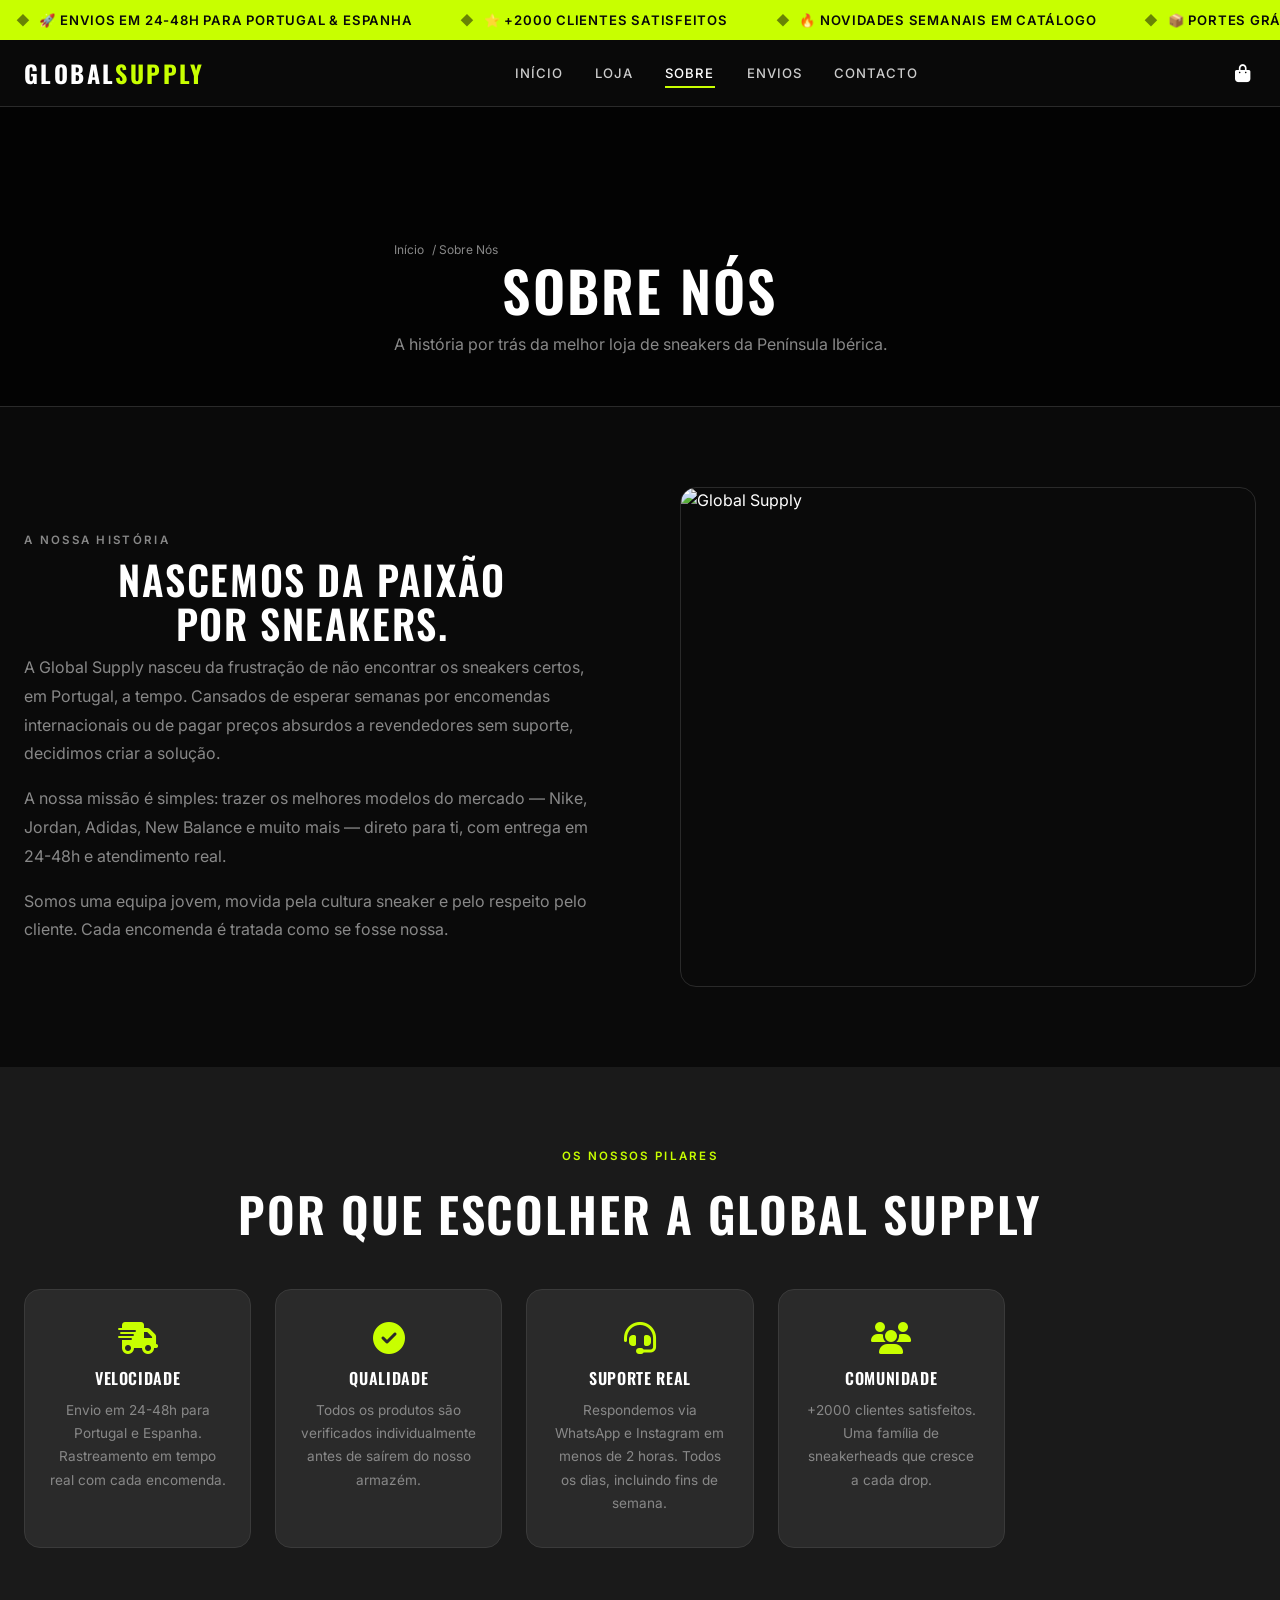
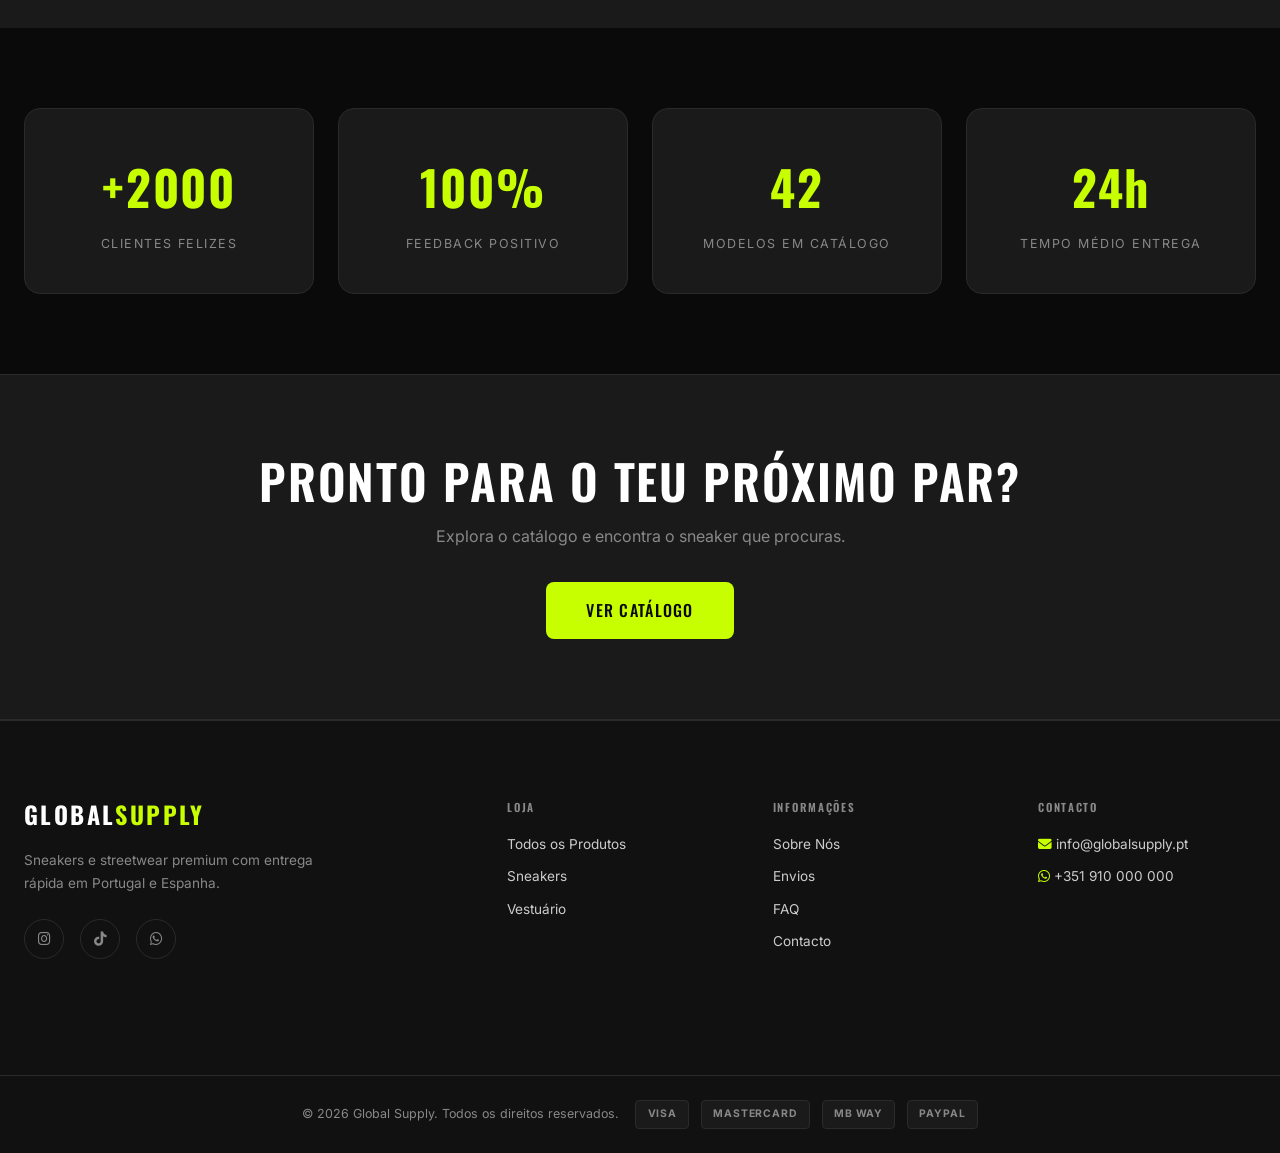
==== pages/about.html @ 7aad477e "Fix: replace broken Unsplash images with picsum.photos + remove duplicate CSS hero/trust block" ====
<!DOCTYPE html>
<html lang="pt">
<head>
  <meta charset="UTF-8">
  <meta name="viewport" content="width=device-width, initial-scale=1.0">
  <meta name="description" content="Sobre a Global Supply — a nossa história, valores e missão.">
  <title>Sobre Nós | Global Supply</title>
  <link rel="preconnect" href="https://fonts.googleapis.com">
  <link rel="preconnect" href="https://fonts.gstatic.com" crossorigin>
  <link href="https://fonts.googleapis.com/css2?family=Oswald:wght@400;500;600;700&family=Inter:wght@300;400;500;600;700&display=swap" rel="stylesheet">
  <link rel="stylesheet" href="https://cdnjs.cloudflare.com/ajax/libs/font-awesome/6.5.0/css/all.min.css">
  <link rel="stylesheet" href="../css/style.css">
</head>
<body>

<div class="announcement-bar">
  <div class="announcement-track">
    <span>🚀 Envios em 24-48h para Portugal &amp; Espanha</span>
    <span>⭐ +2000 clientes satisfeitos</span>
    <span>🔥 Novidades semanais em catálogo</span>
    <span>📦 Portes grátis em compras acima de €70</span>
    <span>🚀 Envios em 24-48h para Portugal &amp; Espanha</span>
    <span>⭐ +2000 clientes satisfeitos</span>
  </div>
</div>

<header class="header scrolled" id="header">
  <div class="header-inner container">
    <a href="../index.html" class="logo">GLOBAL<span>SUPPLY</span></a>
    <nav class="nav">
      <a href="../index.html">Início</a>
      <a href="shop.html">Loja</a>
      <a href="about.html" class="active">Sobre</a>
      <a href="shipping.html">Envios</a>
      <a href="contact.html">Contacto</a>
    </nav>
    <div class="header-actions">
      <button class="cart-btn" onclick="openCart()" aria-label="Carrinho">
        <i class="fas fa-shopping-bag"></i>
        <span class="cart-count"></span>
      </button>
      <button class="hamburger" onclick="toggleMobileNav()" aria-label="Menu">
        <span></span><span></span><span></span>
      </button>
    </div>
  </div>
</header>

<nav class="mobile-nav" id="mobile-nav">
  <div class="mobile-nav-header">
    <span class="logo">GLOBAL<em>SUPPLY</em></span>
    <button onclick="toggleMobileNav()" style="background:none;border:none;color:var(--white);font-size:1.5rem;cursor:pointer">✕</button>
  </div>
  <a href="../index.html" onclick="toggleMobileNav()">Início</a>
  <a href="shop.html" onclick="toggleMobileNav()">Loja</a>
  <a href="about.html" onclick="toggleMobileNav()">Sobre Nós</a>
  <a href="shipping.html" onclick="toggleMobileNav()">Envios &amp; Devoluções</a>
  <a href="faq.html" onclick="toggleMobileNav()">FAQ</a>
  <a href="contact.html" onclick="toggleMobileNav()">Contacto</a>
</nav>

<div class="page-hero" style="background-image:url('https://picsum.photos/seed/gspages/1920/400')">
  <div class="page-hero-overlay"></div>
  <div class="container page-hero-content">
    <p class="breadcrumb"><a href="../index.html">Início</a> / Sobre Nós</p>
    <h1>SOBRE NÓS</h1>
    <p>A história por trás da melhor loja de sneakers da Península Ibérica.</p>
  </div>
</div>

<!-- ABOUT CONTENT -->
<section class="section">
  <div class="container">
    <div class="about-grid">
      <div class="about-text">
        <p class="section-eyebrow">A nossa história</p>
        <h2 class="section-title" style="font-size:2.5rem">NASCEMOS DA PAIXÃO<br>POR SNEAKERS.</h2>
        <p>A Global Supply nasceu da frustração de não encontrar os sneakers certos, em Portugal, a tempo. Cansados de esperar semanas por encomendas internacionais ou de pagar preços absurdos a revendedores sem suporte, decidimos criar a solução.</p>
        <p style="margin-top:1rem">A nossa missão é simples: trazer os melhores modelos do mercado — Nike, Jordan, Adidas, New Balance e muito mais — direto para ti, com entrega em 24-48h e atendimento real.</p>
        <p style="margin-top:1rem">Somos uma equipa jovem, movida pela cultura sneaker e pelo respeito pelo cliente. Cada encomenda é tratada como se fosse nossa.</p>
      </div>
      <div class="about-image">
        <img src="https://picsum.photos/seed/gsabout/800/500" alt="Global Supply">
      </div>
    </div>
  </div>
</section>

<!-- VALUES -->
<section class="section section-dark">
  <div class="container">
    <div class="section-header centered">
      <p class="section-eyebrow">Os nossos pilares</p>
      <h2 class="section-title">POR QUE ESCOLHER A GLOBAL SUPPLY</h2>
    </div>
    <div class="values-grid">
      <div class="value-card">
        <i class="fas fa-shipping-fast"></i>
        <h3>Velocidade</h3>
        <p>Envio em 24-48h para Portugal e Espanha. Rastreamento em tempo real com cada encomenda.</p>
      </div>
      <div class="value-card">
        <i class="fas fa-check-circle"></i>
        <h3>Qualidade</h3>
        <p>Todos os produtos são verificados individualmente antes de saírem do nosso armazém.</p>
      </div>
      <div class="value-card">
        <i class="fas fa-headset"></i>
        <h3>Suporte Real</h3>
        <p>Respondemos via WhatsApp e Instagram em menos de 2 horas. Todos os dias, incluindo fins de semana.</p>
      </div>
      <div class="value-card">
        <i class="fas fa-users"></i>
        <h3>Comunidade</h3>
        <p>+2000 clientes satisfeitos. Uma família de sneakerheads que cresce a cada drop.</p>
      </div>
    </div>
  </div>
</section>

<!-- STATS -->
<section class="section">
  <div class="container">
    <div class="stats-row">
      <div class="stat-big">
        <span class="stat-big-num">+2000</span>
        <span class="stat-big-label">Clientes Felizes</span>
      </div>
      <div class="stat-big">
        <span class="stat-big-num">100%</span>
        <span class="stat-big-label">Feedback Positivo</span>
      </div>
      <div class="stat-big">
        <span class="stat-big-num">42</span>
        <span class="stat-big-label">Modelos em Catálogo</span>
      </div>
      <div class="stat-big">
        <span class="stat-big-num">24h</span>
        <span class="stat-big-label">Tempo Médio Entrega</span>
      </div>
    </div>
  </div>
</section>

<!-- CTA -->
<section class="cta-section">
  <div class="container cta-inner">
    <h2>PRONTO PARA O TEU PRÓXIMO PAR?</h2>
    <p>Explora o catálogo e encontra o sneaker que procuras.</p>
    <a href="shop.html" class="btn btn-primary btn-lg">Ver Catálogo</a>
  </div>
</section>

<footer class="footer">
  <div class="container footer-grid">
    <div class="footer-brand">
      <a href="../index.html" class="logo">GLOBAL<span>SUPPLY</span></a>
      <p>Sneakers e streetwear premium com entrega rápida em Portugal e Espanha.</p>
      <div class="social-links">
        <a href="https://instagram.com" target="_blank" rel="noopener" aria-label="Instagram"><i class="fab fa-instagram"></i></a>
        <a href="https://tiktok.com" target="_blank" rel="noopener" aria-label="TikTok"><i class="fab fa-tiktok"></i></a>
        <a href="https://wa.me/351910000000" target="_blank" rel="noopener" aria-label="WhatsApp"><i class="fab fa-whatsapp"></i></a>
      </div>
    </div>
    <div class="footer-col">
      <h4>Loja</h4>
      <a href="shop.html">Todos os Produtos</a>
      <a href="shop.html?cat=sneakers">Sneakers</a>
      <a href="shop.html?cat=clothing">Vestuário</a>
    </div>
    <div class="footer-col">
      <h4>Informações</h4>
      <a href="about.html">Sobre Nós</a>
      <a href="shipping.html">Envios</a>
      <a href="faq.html">FAQ</a>
      <a href="contact.html">Contacto</a>
    </div>
    <div class="footer-col">
      <h4>Contacto</h4>
      <p><i class="fas fa-envelope" style="color:var(--accent)"></i> info@globalsupply.pt</p>
      <p><i class="fab fa-whatsapp" style="color:var(--accent)"></i> +351 910 000 000</p>
    </div>
  </div>
  <div class="footer-bottom">
    <div class="container">
      <p>© 2026 Global Supply. Todos os direitos reservados.</p>
      <div class="payment-icons">
        <span>VISA</span><span>Mastercard</span><span>MB Way</span><span>PayPal</span>
      </div>
    </div>
  </div>
</footer>

<div class="cart-overlay" id="cart-overlay"></div>
<div class="cart-sidebar" id="cart-sidebar">
  <div class="cart-header">
    <h3>O Teu Carrinho</h3>
    <button onclick="closeCart()" class="cart-close">✕</button>
  </div>
  <div class="cart-items" id="cart-items"></div>
  <div class="cart-footer" id="cart-footer" style="display:none">
    <div class="cart-total"><span>Total</span><span id="cart-total-price">—</span></div>
    <a href="contact.html" class="btn btn-primary" style="width:100%;justify-content:center;margin-top:1rem">Finalizar via WhatsApp</a>
    <button onclick="cart.clear()" class="btn btn-dark" style="width:100%;justify-content:center;margin-top:.75rem">Limpar</button>
  </div>
</div>

<div class="size-modal-overlay" id="size-modal-overlay" onclick="if(event.target===this)closeSizeModal()">
  <div class="size-modal">
    <button class="size-modal-close" onclick="closeSizeModal()">✕</button>
    <div class="size-modal-product">
      <img id="modal-product-img" src="" alt="">
      <div>
        <div id="modal-product-brand" style="color:var(--accent);font-size:.8rem;font-weight:600;margin-bottom:.25rem"></div>
        <div id="modal-product-name" style="font-family:'Oswald',sans-serif;font-size:1.3rem;font-weight:700"></div>
      </div>
    </div>
    <div class="size-grid" id="modal-size-grid"></div>
    <div style="display:flex;gap:.75rem;margin-top:1.5rem">
      <button class="btn btn-primary" style="flex:1;justify-content:center" onclick="confirmAddToCart()">Adicionar</button>
      <button class="btn btn-dark" onclick="closeSizeModal()">Cancelar</button>
    </div>
  </div>
</div>

<button class="scroll-top" id="scroll-top" aria-label="Topo">↑</button>
<div class="toast" id="toast"></div>

<script src="../js/main.js"></script>
</body>
</html>
---- css/style.css ----
/* ============================================
   GLOBAL SUPPLY — stylesheet
   Tema: Dark & Bold
   ============================================ */

/* ---------- Reset & Variables ---------- */
*, *::before, *::after { box-sizing: border-box; margin: 0; padding: 0; }

:root {
  --black:       #0A0A0A;
  --black-soft:  #111111;
  --gray-dark:   #1A1A1A;
  --gray-mid:    #2A2A2A;
  --gray-light:  #3A3A3A;
  --text-muted:  #888888;
  --text-light:  #CCCCCC;
  --white:       #FFFFFF;
  --accent:      #C8FF00;
  --accent-dark: #A0CC00;
  --red:         #FF3B30;

  --font-heading: 'Oswald', sans-serif;
  --font-body:    'Inter', sans-serif;

  --radius:    8px;
  --radius-lg: 16px;
  --shadow:    0 4px 20px rgba(0,0,0,0.4);
  --transition: 0.25s ease;
}

html { scroll-behavior: smooth; font-size: 16px; }

body {
  background: var(--black);
  color: var(--white);
  font-family: var(--font-body);
  line-height: 1.6;
  overflow-x: hidden;
}

a { color: inherit; text-decoration: none; }
img { max-width: 100%; display: block; }
button { cursor: pointer; border: none; outline: none; font-family: var(--font-body); }
ul { list-style: none; }

/* ---------- Typography ---------- */
h1, h2, h3, h4, h5 {
  font-family: var(--font-heading);
  font-weight: 600;
  letter-spacing: 0.04em;
  text-transform: uppercase;
  line-height: 1.1;
}
h1 { font-size: clamp(2.5rem, 6vw, 5rem); }
h2 { font-size: clamp(1.8rem, 4vw, 3rem); }
h3 { font-size: clamp(1.2rem, 2.5vw, 1.8rem); }

.section-title {
  text-align: center;
  margin-bottom: 0.5rem;
}
.section-subtitle {
  text-align: center;
  color: var(--text-muted);
  font-size: 0.95rem;
  margin-bottom: 3rem;
}

/* ---------- Utilities ---------- */
.container { max-width: 1280px; margin: 0 auto; padding: 0 1.5rem; }
.section    { padding: 5rem 0; }
.accent     { color: var(--accent); }
.badge {
  display: inline-block;
  font-size: 0.65rem;
  font-weight: 700;
  letter-spacing: 0.1em;
  text-transform: uppercase;
  padding: 0.2rem 0.6rem;
  border-radius: 4px;
  line-height: 1.6;
}
.badge-new    { background: var(--accent); color: var(--black); }
.badge-sold   { background: var(--gray-mid); color: var(--text-muted); }
.badge-hot    { background: var(--red); color: var(--white); }
.badge-limited { background: #FF9500; color: var(--black); }

/* ---------- Buttons ---------- */
.btn {
  display: inline-flex;
  align-items: center;
  justify-content: center;
  gap: 0.5rem;
  padding: 0.85rem 2rem;
  font-family: var(--font-heading);
  font-size: 0.95rem;
  font-weight: 500;
  letter-spacing: 0.08em;
  text-transform: uppercase;
  border-radius: var(--radius);
  transition: var(--transition);
}
.btn-primary {
  background: var(--accent);
  color: var(--black);
}
.btn-primary:hover { background: var(--accent-dark); transform: translateY(-2px); }

.btn-outline {
  background: transparent;
  color: var(--white);
  border: 2px solid var(--white);
}
.btn-outline:hover { background: var(--white); color: var(--black); }

.btn-dark {
  background: var(--gray-dark);
  color: var(--white);
}
.btn-dark:hover { background: var(--gray-mid); }

.btn-full { width: 100%; }

/* ---------- Announcement Bar ---------- */
.announcement-bar {
  background: var(--accent);
  color: var(--black);
  text-align: center;
  padding: 0.6rem 1rem;
  font-size: 0.82rem;
  font-weight: 600;
  letter-spacing: 0.06em;
  text-transform: uppercase;
}
.announcement-bar a { color: var(--black); text-decoration: underline; }

/* ---------- Header / Nav ---------- */
.header {
  position: sticky;
  top: 0;
  z-index: 1000;
  background: rgba(10, 10, 10, 0.95);
  backdrop-filter: blur(12px);
  border-bottom: 1px solid var(--gray-mid);
}
.header-inner {
  display: flex;
  align-items: center;
  justify-content: space-between;
  padding: 1rem 1.5rem;
  max-width: 1280px;
  margin: 0 auto;
}

/* Logo */
.logo {
  display: flex;
  flex-direction: column;
  line-height: 1;
}
.logo-main {
  font-family: var(--font-heading);
  font-size: 1.5rem;
  font-weight: 700;
  letter-spacing: 0.1em;
  text-transform: uppercase;
  color: var(--white);
}
.logo-main span { color: var(--accent); }
.logo-sub {
  font-size: 0.55rem;
  letter-spacing: 0.3em;
  color: var(--text-muted);
  text-transform: uppercase;
}

/* Nav */
.nav { display: flex; align-items: center; gap: 2rem; }
.nav a {
  font-size: 0.82rem;
  font-weight: 500;
  letter-spacing: 0.08em;
  text-transform: uppercase;
  color: var(--text-light);
  transition: color var(--transition);
  position: relative;
}
.nav a::after {
  content: '';
  position: absolute;
  bottom: -4px; left: 0;
  width: 0; height: 2px;
  background: var(--accent);
  transition: width var(--transition);
}
.nav a:hover, .nav a.active { color: var(--white); }
.nav a:hover::after, .nav a.active::after { width: 100%; }

/* Header Actions */
.header-actions { display: flex; align-items: center; gap: 1rem; }
.header-actions button {
  background: none;
  color: var(--white);
  font-size: 1.1rem;
  padding: 0.4rem;
  transition: color var(--transition);
}
.header-actions button:hover { color: var(--accent); }

.cart-btn { position: relative; }
.cart-count {
  position: absolute;
  top: -4px; right: -6px;
  background: var(--accent);
  color: var(--black);
  font-size: 0.6rem;
  font-weight: 700;
  width: 16px; height: 16px;
  border-radius: 50%;
  display: flex; align-items: center; justify-content: center;
  display: none;
}
.cart-count.visible { display: flex; }

/* Hamburger */
.hamburger {
  display: none;
  flex-direction: column;
  gap: 5px;
  background: none;
  padding: 4px;
}
.hamburger span {
  display: block;
  width: 24px; height: 2px;
  background: var(--white);
  transition: var(--transition);
}

/* Mobile menu */
.mobile-nav {
  display: none;
  position: fixed;
  inset: 0;
  background: var(--black);
  z-index: 999;
  flex-direction: column;
  align-items: center;
  justify-content: center;
  gap: 2rem;
}
.mobile-nav.open { display: flex; }
.mobile-nav a {
  font-family: var(--font-heading);
  font-size: 2rem;
  letter-spacing: 0.1em;
  text-transform: uppercase;
  color: var(--white);
  transition: color var(--transition);
}
.mobile-nav a:hover { color: var(--accent); }
.mobile-nav-close {
  position: absolute;
  top: 1.5rem; right: 1.5rem;
  background: none;
  color: var(--white);
  font-size: 1.5rem;
}

/* ---------- Cart Sidebar ---------- */
.cart-overlay {
  position: fixed;
  inset: 0;
  background: rgba(0,0,0,0.7);
  z-index: 1100;
  opacity: 0;
  pointer-events: none;
  transition: opacity var(--transition);
}
.cart-overlay.open { opacity: 1; pointer-events: all; }

.cart-sidebar {
  position: fixed;
  top: 0; right: -420px;
  width: 420px;
  max-width: 100vw;
  height: 100vh;
  background: var(--black-soft);
  z-index: 1101;
  display: flex;
  flex-direction: column;
  transition: right 0.35s ease;
  border-left: 1px solid var(--gray-mid);
}
.cart-sidebar.open { right: 0; }

.cart-header {
  display: flex;
  align-items: center;
  justify-content: space-between;
  padding: 1.5rem;
  border-bottom: 1px solid var(--gray-mid);
}
.cart-header h3 { font-size: 1.1rem; }
.cart-close {
  background: none;
  color: var(--white);
  font-size: 1.2rem;
}

.cart-items { flex: 1; overflow-y: auto; padding: 1rem 1.5rem; }
.cart-empty {
  text-align: center;
  padding: 3rem 0;
  color: var(--text-muted);
}
.cart-item {
  display: flex;
  gap: 1rem;
  padding: 1rem 0;
  border-bottom: 1px solid var(--gray-mid);
}
.cart-item img { width: 70px; height: 70px; object-fit: cover; border-radius: var(--radius); }
.cart-item-info { flex: 1; }
.cart-item-name { font-size: 0.85rem; font-weight: 600; margin-bottom: 0.25rem; }
.cart-item-size { font-size: 0.75rem; color: var(--text-muted); margin-bottom: 0.5rem; }
.cart-item-price { font-size: 0.9rem; font-weight: 700; color: var(--accent); }
.cart-item-remove {
  background: none;
  color: var(--text-muted);
  font-size: 0.8rem;
  margin-top: 0.5rem;
  transition: color var(--transition);
}
.cart-item-remove:hover { color: var(--red); }

.cart-footer {
  padding: 1.5rem;
  border-top: 1px solid var(--gray-mid);
}
.cart-total {
  display: flex;
  justify-content: space-between;
  align-items: center;
  margin-bottom: 1rem;
  font-size: 1rem;
  font-weight: 700;
}
.cart-total-price { color: var(--accent); font-size: 1.2rem; }
.cart-note {
  font-size: 0.75rem;
  color: var(--text-muted);
  text-align: center;
  margin-top: 0.75rem;
}



/* ---------- Product Grid ---------- */
.products-grid {
  display: grid;
  grid-template-columns: repeat(auto-fill, minmax(250px, 1fr));
  gap: 1.5rem;
}

.product-card {
  background: var(--gray-dark);
  border-radius: var(--radius-lg);
  overflow: hidden;
  transition: transform var(--transition), box-shadow var(--transition);
  border: 1px solid transparent;
}
.product-card:hover {
  transform: translateY(-6px);
  box-shadow: var(--shadow);
  border-color: var(--gray-mid);
}

.product-card-img {
  position: relative;
  aspect-ratio: 1;
  overflow: hidden;
  background: var(--gray-mid);
}
.product-card-img img {
  width: 100%; height: 100%;
  object-fit: cover;
  transition: transform 0.4s ease;
}
.product-card:hover .product-card-img img { transform: scale(1.05); }

.product-card-badge {
  position: absolute;
  top: 0.75rem; left: 0.75rem;
  z-index: 1;
}
.product-card-actions {
  position: absolute;
  bottom: 0; left: 0; right: 0;
  background: linear-gradient(transparent, rgba(0,0,0,0.8));
  padding: 1rem 0.75rem 0.75rem;
  transform: translateY(100%);
  transition: transform var(--transition);
  display: flex;
  gap: 0.5rem;
}
.product-card:hover .product-card-actions { transform: translateY(0); }
.product-card-actions button {
  flex: 1;
  padding: 0.5rem;
  font-size: 0.7rem;
  font-weight: 700;
  letter-spacing: 0.05em;
  text-transform: uppercase;
  border-radius: 6px;
}

.product-card-info { padding: 1rem; }
.product-card-brand {
  font-size: 0.65rem;
  text-transform: uppercase;
  letter-spacing: 0.12em;
  color: var(--accent);
  margin-bottom: 0.25rem;
}
.product-card-name {
  font-family: var(--font-heading);
  font-size: 0.9rem;
  letter-spacing: 0.04em;
  text-transform: uppercase;
  margin-bottom: 0.5rem;
  line-height: 1.3;
}
.product-card-sizes {
  display: flex;
  flex-wrap: wrap;
  gap: 0.3rem;
  margin-bottom: 0.75rem;
}
.size-dot {
  font-size: 0.6rem;
  color: var(--text-muted);
  background: var(--gray-mid);
  padding: 0.15rem 0.4rem;
  border-radius: 4px;
}
.product-card-footer {
  display: flex;
  align-items: center;
  justify-content: space-between;
}
.product-price {
  font-family: var(--font-heading);
  font-size: 1.1rem;
  color: var(--accent);
}
.product-price-tbd {
  font-size: 0.75rem;
  color: var(--text-muted);
  font-style: italic;
}

/* ---------- Category Banner ---------- */
.category-split {
  display: grid;
  grid-template-columns: 1fr 1fr;
  gap: 1.5rem;
}
.category-card {
  position: relative;
  aspect-ratio: 4/3;
  border-radius: var(--radius-lg);
  overflow: hidden;
}
.category-card img {
  width: 100%; height: 100%;
  object-fit: cover;
  transition: transform 0.5s ease;
  filter: brightness(0.5);
}
.category-card:hover img { transform: scale(1.05); filter: brightness(0.4); }
.category-card-content {
  position: absolute;
  bottom: 2rem; left: 2rem;
  z-index: 1;
}
.category-card-content h3 { margin-bottom: 0.75rem; font-size: 2rem; }

/* ---------- Brands Marquee ---------- */
.brands-section {
  padding: 2.5rem 0;
  background: var(--gray-dark);
  border-top: 1px solid var(--gray-mid);
  border-bottom: 1px solid var(--gray-mid);
  overflow: hidden;
}
.brands-track {
  display: flex;
  gap: 3rem;
  animation: marquee 20s linear infinite;
  white-space: nowrap;
}
.brand-name {
  font-family: var(--font-heading);
  font-size: 1.1rem;
  letter-spacing: 0.15em;
  color: var(--text-muted);
  text-transform: uppercase;
  transition: color var(--transition);
  flex-shrink: 0;
}
.brand-name:hover { color: var(--accent); }
.brand-sep { color: var(--gray-light); font-size: 1rem; flex-shrink: 0; }
@keyframes marquee {
  from { transform: translateX(0); }
  to   { transform: translateX(-50%); }
}

/* ---------- Reviews ---------- */
.reviews-grid {
  display: grid;
  grid-template-columns: repeat(auto-fill, minmax(300px, 1fr));
  gap: 1.5rem;
}
.review-card {
  background: var(--gray-dark);
  border-radius: var(--radius-lg);
  padding: 1.75rem;
  border: 1px solid var(--gray-mid);
  transition: border-color var(--transition);
}
.review-card:hover { border-color: var(--accent); }
.review-stars { color: var(--accent); font-size: 0.9rem; margin-bottom: 0.75rem; }
.review-text {
  font-size: 0.92rem;
  color: var(--text-light);
  line-height: 1.7;
  margin-bottom: 1rem;
  font-style: italic;
}
.review-author {
  display: flex;
  align-items: center;
  gap: 0.75rem;
}
.review-avatar {
  width: 36px; height: 36px;
  border-radius: 50%;
  background: var(--gray-mid);
  display: flex;
  align-items: center;
  justify-content: center;
  font-size: 0.8rem;
  font-weight: 700;
  color: var(--accent);
}
.review-name { font-size: 0.85rem; font-weight: 600; }
.review-date { font-size: 0.7rem; color: var(--text-muted); }
.review-product { font-size: 0.7rem; color: var(--text-muted); margin-top: 0.25rem; }

/* ---------- Release Wall ---------- */
.release-table {
  width: 100%;
  border-collapse: collapse;
  font-size: 0.9rem;
}
.release-table th {
  text-align: left;
  padding: 0.75rem 1rem;
  font-size: 0.7rem;
  letter-spacing: 0.1em;
  text-transform: uppercase;
  color: var(--text-muted);
  border-bottom: 1px solid var(--gray-mid);
}
.release-table td {
  padding: 1rem;
  border-bottom: 1px solid var(--gray-dark);
}
.release-table tr:hover td { background: var(--gray-dark); }
.release-img {
  width: 50px; height: 50px;
  border-radius: var(--radius);
  object-fit: cover;
}
.release-name { font-weight: 600; margin-bottom: 0.2rem; }
.release-brand { font-size: 0.7rem; color: var(--text-muted); }
.status-badge {
  display: inline-block;
  padding: 0.2rem 0.7rem;
  border-radius: 100px;
  font-size: 0.65rem;
  font-weight: 700;
  letter-spacing: 0.05em;
  text-transform: uppercase;
}
.status-soon { background: rgba(200,255,0,0.15); color: var(--accent); }
.status-coming { background: rgba(255,149,0,0.15); color: #FF9500; }
.release-notify {
  background: none;
  color: var(--accent);
  border: 1px solid var(--accent);
  padding: 0.3rem 0.8rem;
  border-radius: 100px;
  font-size: 0.7rem;
  font-weight: 600;
  letter-spacing: 0.05em;
  transition: var(--transition);
}
.release-notify:hover { background: var(--accent); color: var(--black); }

/* ---------- Instagram Section ---------- */
.insta-grid {
  display: grid;
  grid-template-columns: repeat(6, 1fr);
  gap: 0.5rem;
}
.insta-item {
  aspect-ratio: 1;
  overflow: hidden;
  border-radius: var(--radius);
  position: relative;
}
.insta-item img {
  width: 100%; height: 100%;
  object-fit: cover;
  transition: transform 0.4s ease;
  filter: brightness(0.8);
}
.insta-item:hover img { transform: scale(1.1); filter: brightness(1); }
.insta-overlay {
  position: absolute;
  inset: 0;
  background: rgba(200,255,0,0.15);
  opacity: 0;
  transition: opacity var(--transition);
  display: flex;
  align-items: center;
  justify-content: center;
  font-size: 1.2rem;
}
.insta-item:hover .insta-overlay { opacity: 1; }
.insta-cta {
  text-align: center;
  margin-top: 2rem;
}
.insta-handle {
  font-family: var(--font-heading);
  font-size: 1.5rem;
  color: var(--text-muted);
  margin-bottom: 1rem;
}

/* ---------- Newsletter ---------- */
.newsletter {
  background: var(--gray-dark);
  border-radius: var(--radius-lg);
  padding: 4rem 2rem;
  text-align: center;
  border: 1px solid var(--gray-mid);
}
.newsletter h2 { margin-bottom: 0.75rem; }
.newsletter p { color: var(--text-muted); margin-bottom: 2rem; }
.newsletter-form {
  display: flex;
  gap: 0.75rem;
  max-width: 480px;
  margin: 0 auto;
}
.newsletter-form input {
  flex: 1;
  background: var(--gray-mid);
  border: 1px solid var(--gray-light);
  color: var(--white);
  padding: 0.85rem 1.25rem;
  border-radius: var(--radius);
  font-size: 0.9rem;
  font-family: var(--font-body);
  transition: border-color var(--transition);
}
.newsletter-form input::placeholder { color: var(--text-muted); }
.newsletter-form input:focus { outline: none; border-color: var(--accent); }

/* ---------- Footer ---------- */
.footer {
  background: var(--black-soft);
  border-top: 1px solid var(--gray-mid);
  padding: 4rem 0 2rem;
}
.footer-grid {
  display: grid;
  grid-template-columns: 2fr 1fr 1fr 1fr;
  gap: 3rem;
  margin-bottom: 3rem;
}
.footer-brand p {
  color: var(--text-muted);
  font-size: 0.85rem;
  line-height: 1.7;
  margin: 1rem 0 1.5rem;
  max-width: 260px;
}
.footer-social { display: flex; gap: 0.75rem; }
.social-btn {
  width: 38px; height: 38px;
  border-radius: 50%;
  background: var(--gray-mid);
  display: flex;
  align-items: center;
  justify-content: center;
  font-size: 0.9rem;
  transition: background var(--transition), color var(--transition);
  color: var(--white);
}
.social-btn:hover { background: var(--accent); color: var(--black); }

.footer-col h5 {
  font-size: 0.75rem;
  letter-spacing: 0.12em;
  margin-bottom: 1.25rem;
  color: var(--text-muted);
}
.footer-col ul li { margin-bottom: 0.6rem; }
.footer-col ul a {
  font-size: 0.85rem;
  color: var(--text-light);
  transition: color var(--transition);
}
.footer-col ul a:hover { color: var(--accent); }

.footer-bottom {
  display: flex;
  align-items: center;
  justify-content: space-between;
  padding-top: 2rem;
  border-top: 1px solid var(--gray-mid);
  flex-wrap: wrap;
  gap: 1rem;
}
.footer-bottom p { font-size: 0.78rem; color: var(--text-muted); }
.payment-icons { display: flex; gap: 0.5rem; }
.pay-badge {
  background: var(--gray-mid);
  border-radius: 4px;
  padding: 0.3rem 0.6rem;
  font-size: 0.65rem;
  font-weight: 700;
  letter-spacing: 0.05em;
  color: var(--text-light);
}

/* ---------- Shop Page Filters ---------- */
.shop-layout {
  display: grid;
  grid-template-columns: 240px 1fr;
  gap: 2rem;
  align-items: start;
}
.filters-sidebar {
  background: var(--gray-dark);
  border-radius: var(--radius-lg);
  padding: 1.5rem;
  position: sticky;
  top: 100px;
}
.filter-group { margin-bottom: 2rem; }
.filter-group h5 {
  font-size: 0.7rem;
  letter-spacing: 0.12em;
  text-transform: uppercase;
  color: var(--text-muted);
  margin-bottom: 1rem;
}
.filter-btn {
  display: block;
  width: 100%;
  text-align: left;
  background: none;
  color: var(--text-light);
  padding: 0.5rem 0.75rem;
  border-radius: 6px;
  font-size: 0.85rem;
  margin-bottom: 0.3rem;
  transition: var(--transition);
}
.filter-btn:hover, .filter-btn.active { background: var(--gray-mid); color: var(--white); }
.filter-btn.active { color: var(--accent); }

.size-grid { display: grid; grid-template-columns: repeat(4, 1fr); gap: 0.4rem; }
.size-btn {
  background: var(--gray-mid);
  color: var(--text-light);
  border: 1px solid transparent;
  border-radius: 6px;
  padding: 0.4rem;
  font-size: 0.75rem;
  text-align: center;
  transition: var(--transition);
}
.size-btn:hover { border-color: var(--accent); color: var(--accent); }
.size-btn.active { background: var(--accent); color: var(--black); border-color: var(--accent); }

/* Shop header */
.shop-header {
  display: flex;
  align-items: center;
  justify-content: space-between;
  margin-bottom: 1.5rem;
}
.shop-header h3 { font-size: 1rem; }
.shop-count { font-size: 0.8rem; color: var(--text-muted); }
.shop-sort {
  background: var(--gray-dark);
  color: var(--white);
  border: 1px solid var(--gray-mid);
  padding: 0.5rem 1rem;
  border-radius: var(--radius);
  font-size: 0.82rem;
  font-family: var(--font-body);
}

/* ---------- Page Hero (inner pages) ---------- */
.page-hero {
  padding: 6rem 0 3rem;
  text-align: center;
  background: linear-gradient(to bottom, var(--gray-dark), var(--black));
  border-bottom: 1px solid var(--gray-mid);
}
.page-hero h1 { margin-bottom: 0.75rem; }
.page-hero p { color: var(--text-muted); max-width: 500px; margin: 0 auto; }

/* ---------- FAQ ---------- */
.faq-item { border-bottom: 1px solid var(--gray-mid); }
.faq-question {
  display: flex;
  align-items: center;
  justify-content: space-between;
  padding: 1.25rem 0;
  cursor: pointer;
  font-weight: 600;
  font-size: 0.95rem;
  transition: color var(--transition);
}
.faq-question:hover { color: var(--accent); }
.faq-icon { font-size: 1.2rem; transition: transform var(--transition); color: var(--text-muted); }
.faq-item.open .faq-icon { transform: rotate(45deg); color: var(--accent); }
.faq-answer {
  max-height: 0;
  overflow: hidden;
  transition: max-height 0.35s ease;
  font-size: 0.9rem;
  color: var(--text-muted);
  line-height: 1.8;
}
.faq-item.open .faq-answer { max-height: 300px; padding-bottom: 1.25rem; }

/* ---------- Contact Form ---------- */
.contact-grid {
  display: grid;
  grid-template-columns: 1fr 1fr;
  gap: 4rem;
  align-items: start;
}
.form-group { margin-bottom: 1.25rem; }
.form-group label {
  display: block;
  font-size: 0.78rem;
  text-transform: uppercase;
  letter-spacing: 0.08em;
  color: var(--text-muted);
  margin-bottom: 0.5rem;
}
.form-group input,
.form-group textarea,
.form-group select {
  width: 100%;
  background: var(--gray-dark);
  border: 1px solid var(--gray-mid);
  color: var(--white);
  padding: 0.85rem 1rem;
  border-radius: var(--radius);
  font-size: 0.9rem;
  font-family: var(--font-body);
  transition: border-color var(--transition);
}
.form-group input:focus,
.form-group textarea:focus,
.form-group select:focus {
  outline: none;
  border-color: var(--accent);
}
.form-group textarea { resize: vertical; min-height: 140px; }
.form-group select { appearance: none; }

.contact-info { display: flex; flex-direction: column; gap: 1.5rem; }
.contact-item {
  display: flex;
  gap: 1rem;
  align-items: flex-start;
}
.contact-icon {
  font-size: 1.2rem;
  width: 42px; height: 42px;
  background: var(--gray-dark);
  border-radius: var(--radius);
  display: flex;
  align-items: center;
  justify-content: center;
  flex-shrink: 0;
}
.contact-item h5 { font-size: 0.78rem; color: var(--text-muted); margin-bottom: 0.25rem; letter-spacing: 0.08em; }
.contact-item p { font-size: 0.9rem; }

/* ---------- About Page ---------- */
.about-grid {
  display: grid;
  grid-template-columns: 1fr 1fr;
  gap: 4rem;
  align-items: center;
}
.about-img {
  border-radius: var(--radius-lg);
  overflow: hidden;
  aspect-ratio: 4/5;
}
.about-img img { width: 100%; height: 100%; object-fit: cover; }
.about-content h2 { margin-bottom: 1.5rem; }
.about-content p {
  color: var(--text-muted);
  line-height: 1.8;
  margin-bottom: 1.25rem;
  font-size: 0.95rem;
}
.about-values {
  display: grid;
  grid-template-columns: 1fr 1fr;
  gap: 1rem;
  margin-top: 2rem;
}
.value-item {
  background: var(--gray-dark);
  border-radius: var(--radius);
  padding: 1.25rem;
  border-left: 3px solid var(--accent);
}
.value-item h5 { font-size: 0.8rem; margin-bottom: 0.4rem; }
.value-item p { font-size: 0.78rem; color: var(--text-muted); line-height: 1.5; }

/* ---------- Shipping Page ---------- */
.shipping-grid {
  display: grid;
  grid-template-columns: repeat(3, 1fr);
  gap: 1.5rem;
  margin-bottom: 4rem;
}
.ship-card {
  background: var(--gray-dark);
  border-radius: var(--radius-lg);
  padding: 2rem;
  text-align: center;
  border: 1px solid var(--gray-mid);
}
.ship-card .icon { font-size: 2.5rem; margin-bottom: 1rem; }
.ship-card h4 { margin-bottom: 0.75rem; }
.ship-card p { font-size: 0.85rem; color: var(--text-muted); line-height: 1.7; }
.ship-table { width: 100%; border-collapse: collapse; font-size: 0.88rem; }
.ship-table th {
  text-align: left;
  padding: 0.75rem 1rem;
  background: var(--gray-dark);
  font-size: 0.7rem;
  letter-spacing: 0.1em;
  text-transform: uppercase;
  color: var(--text-muted);
}
.ship-table td { padding: 0.9rem 1rem; border-bottom: 1px solid var(--gray-dark); }
.ship-table tr:hover td { background: var(--gray-dark); }

/* ---------- Toast Notification ---------- */
.toast {
  position: fixed;
  bottom: 2rem;
  right: 2rem;
  background: var(--accent);
  color: var(--black);
  padding: 0.9rem 1.5rem;
  border-radius: var(--radius);
  font-size: 0.85rem;
  font-weight: 700;
  z-index: 9999;
  transform: translateY(100px);
  opacity: 0;
  transition: all 0.35s ease;
  display: flex;
  align-items: center;
  gap: 0.5rem;
}
.toast.show { transform: translateY(0); opacity: 1; }

/* ---------- Size Modal ---------- */
.size-modal-overlay {
  position: fixed;
  inset: 0;
  background: rgba(0,0,0,0.8);
  z-index: 1200;
  display: flex;
  align-items: flex-end;
  justify-content: center;
  opacity: 0;
  pointer-events: none;
  transition: opacity var(--transition);
}
.size-modal-overlay.open { opacity: 1; pointer-events: all; }
.size-modal {
  background: var(--black-soft);
  border-radius: var(--radius-lg) var(--radius-lg) 0 0;
  padding: 2rem;
  width: 100%;
  max-width: 480px;
  border: 1px solid var(--gray-mid);
  transform: translateY(100%);
  transition: transform 0.35s ease;
}
.size-modal-overlay.open .size-modal { transform: translateY(0); }
.size-modal-header {
  display: flex;
  justify-content: space-between;
  align-items: center;
  margin-bottom: 1.5rem;
}
.size-modal-product {
  display: flex;
  gap: 1rem;
  align-items: center;
  margin-bottom: 1.5rem;
  padding-bottom: 1.5rem;
  border-bottom: 1px solid var(--gray-mid);
}
.size-modal-product img { width: 70px; height: 70px; object-fit: cover; border-radius: var(--radius); }
.size-modal-product h4 { font-size: 0.9rem; margin-bottom: 0.25rem; }
.size-modal-product p { font-size: 0.75rem; color: var(--text-muted); }
.size-modal-grid { display: grid; grid-template-columns: repeat(5, 1fr); gap: 0.5rem; margin-bottom: 1.5rem; }
.size-option {
  padding: 0.65rem;
  background: var(--gray-mid);
  border: 1px solid transparent;
  border-radius: var(--radius);
  font-size: 0.82rem;
  text-align: center;
  cursor: pointer;
  transition: var(--transition);
  color: var(--white);
}
.size-option:hover { border-color: var(--accent); color: var(--accent); }
.size-option.selected { background: var(--accent); color: var(--black); border-color: var(--accent); }
.size-option.unavailable { opacity: 0.3; cursor: not-allowed; }

/* ---------- Breadcrumb ---------- */
.breadcrumb {
  display: flex;
  align-items: center;
  gap: 0.5rem;
  font-size: 0.78rem;
  color: var(--text-muted);
  margin-bottom: 2rem;
}
.breadcrumb a:hover { color: var(--accent); }
.breadcrumb-sep { color: var(--gray-light); }

/* ---------- Scroll to top ---------- */
.scroll-top {
  position: fixed;
  bottom: 2rem;
  left: 2rem;
  width: 42px; height: 42px;
  background: var(--gray-mid);
  color: var(--white);
  border-radius: 50%;
  display: flex;
  align-items: center;
  justify-content: center;
  font-size: 1rem;
  z-index: 100;
  opacity: 0;
  transform: translateY(20px);
  transition: all var(--transition);
  border: 1px solid var(--gray-light);
}
.scroll-top.visible { opacity: 1; transform: translateY(0); }
.scroll-top:hover { background: var(--accent); color: var(--black); border-color: var(--accent); }

/* ---------- Announcement Track (marquee) ---------- */
.announcement-track {
  display: inline-flex;
  gap: 3rem;
  animation: marquee 25s linear infinite;
  white-space: nowrap;
}
.announcement-track span::before { content: '◆ '; opacity: .5; margin-right: .3rem; }

/* ---------- Logo (anchor tag) ---------- */
a.logo {
  font-family: var(--font-heading);
  font-size: 1.5rem;
  font-weight: 700;
  letter-spacing: 0.1em;
  text-transform: uppercase;
  color: var(--white);
  display: inline-block;
  line-height: 1.1;
}
a.logo span, a.logo em { color: var(--accent); font-style: normal; }

/* ---------- Button size variant ---------- */
.btn-lg { padding: 1rem 2.5rem; font-size: 1rem; }

/* ---------- Section Dark ---------- */
.section-dark { background: var(--gray-dark); }

/* ---------- Section Header flex row ---------- */
.section-header {
  display: flex;
  align-items: flex-end;
  justify-content: space-between;
  margin-bottom: 3rem;
  flex-wrap: wrap;
  gap: 1rem;
}
.section-header.centered {
  flex-direction: column;
  align-items: center;
  text-align: center;
}
.section-eyebrow {
  font-size: 0.72rem;
  letter-spacing: 0.2em;
  text-transform: uppercase;
  color: var(--accent);
  font-weight: 600;
  margin-bottom: 0.4rem;
}
.section-header .section-title { margin-bottom: 0; text-align: left; }
.section-header.centered .section-title { text-align: center; }

/* ---------- Hero (full) ---------- */
.hero {
  position: relative;
  min-height: 95vh;
  display: flex;
  align-items: center;
  overflow: hidden;
}
.hero-bg {
  position: absolute;
  inset: 0;
  background-size: cover;
  background-position: center;
  transform: scale(1.05);
  transition: transform 8s ease;
}
.hero:hover .hero-bg { transform: scale(1); }
.hero-overlay {
  position: absolute;
  inset: 0;
  background: linear-gradient(135deg, rgba(0,0,0,.85) 0%, rgba(0,0,0,.5) 60%, rgba(0,0,0,.3) 100%);
}
.hero-content {
  position: relative;
  z-index: 1;
  padding: 8rem 1.5rem 10rem;
}
.hero-eyebrow {
  font-size: .75rem;
  letter-spacing: .25em;
  text-transform: uppercase;
  color: var(--accent);
  font-weight: 600;
  margin-bottom: 1.5rem;
}
.hero-title {
  font-size: clamp(3rem, 8vw, 6.5rem);
  font-family: var(--font-heading);
  font-weight: 700;
  text-transform: uppercase;
  letter-spacing: .04em;
  line-height: 1;
  margin-bottom: 1.5rem;
}
.hero-title span { color: var(--accent); }
.hero-sub {
  font-size: 1.05rem;
  color: var(--text-light);
  max-width: 520px;
  line-height: 1.7;
  margin-bottom: 2.5rem;
}
.hero-ctas { display: flex; gap: 1rem; flex-wrap: wrap; margin-bottom: 4rem; }
.hero-stats {
  position: absolute;
  bottom: 4rem; left: 1.5rem; right: 1.5rem;
  display: flex; gap: 3rem;
  z-index: 1;
}
.stat-num {
  display: block;
  font-family: var(--font-heading);
  font-size: 2rem;
  font-weight: 700;
  color: var(--accent);
  letter-spacing: .04em;
}
.stat-label {
  font-size: .7rem;
  text-transform: uppercase;
  letter-spacing: .12em;
  color: var(--text-muted);
}

/* ---------- Trust Bar ---------- */
.trust-bar { background: var(--gray-dark); border-top: 1px solid var(--gray-mid); border-bottom: 1px solid var(--gray-mid); padding: 1.5rem 0; }
.trust-grid { display: grid; grid-template-columns: repeat(4, 1fr); gap: 0; }
.trust-item {
  display: flex; align-items: center; gap: 1rem;
  padding: 0.75rem 1.5rem;
  border-right: 1px solid var(--gray-mid);
}
.trust-item:last-child { border-right: none; }
.trust-item i { font-size: 1.6rem; color: var(--accent); flex-shrink: 0; }
.trust-item strong { display: block; font-size: .82rem; text-transform: uppercase; letter-spacing: .05em; margin-bottom: .1rem; }
.trust-item span { font-size: .72rem; color: var(--text-muted); }

/* ---------- Category cards (split section) ---------- */
.cat-card {
  position: relative;
  display: block;
  aspect-ratio: 4/3;
  border-radius: var(--radius-lg);
  overflow: hidden;
}
.cat-card img { width: 100%; height: 100%; object-fit: cover; transition: transform .5s ease; filter: brightness(.55); }
.cat-card:hover img { transform: scale(1.05); filter: brightness(.4); }
.cat-card-overlay { position: absolute; inset: 0; background: linear-gradient(to top, rgba(0,0,0,.7) 0%, transparent 60%); }
.cat-card-content { position: absolute; bottom: 2rem; left: 2rem; z-index: 1; }
.cat-card-content h3 { font-size: 2.2rem; margin-bottom: .75rem; }
.cat-card-content span { font-size: .85rem; color: var(--accent); font-weight: 600; letter-spacing: .08em; }

/* ---------- Review cards ---------- */
.reviews-grid { display: grid; grid-template-columns: repeat(auto-fill, minmax(280px, 1fr)); gap: 1.5rem; }
.review-card {
  background: var(--gray-dark);
  border: 1px solid var(--gray-mid);
  border-radius: var(--radius-lg);
  padding: 1.75rem;
  transition: border-color var(--transition), transform var(--transition);
}
.review-card:hover { border-color: var(--accent); transform: translateY(-4px); }
.review-stars { color: var(--accent); font-size: 1.1rem; letter-spacing: .1em; margin-bottom: .75rem; }
.review-text { color: var(--text-light); font-size: .9rem; line-height: 1.7; margin-bottom: 1.25rem; font-style: italic; }
.review-author { display: flex; align-items: center; gap: .75rem; }
.review-author img { width: 40px; height: 40px; border-radius: 50%; object-fit: cover; border: 2px solid var(--gray-mid); }
.review-author strong { display: block; font-size: .85rem; line-height: 1.3; }
.review-author span { font-size: .72rem; color: var(--text-muted); }

/* ---------- Release Wall ---------- */
.release-table { display: flex; flex-direction: column; gap: .75rem; }
.release-row {
  display: grid;
  grid-template-columns: 60px 1fr auto auto auto;
  align-items: center;
  gap: 1.5rem;
  background: var(--gray-dark);
  border: 1px solid var(--gray-mid);
  border-radius: var(--radius);
  padding: 1rem 1.5rem;
  transition: border-color var(--transition);
}
.release-row:hover { border-color: var(--gray-light); }
.release-thumb { width: 60px; height: 60px; border-radius: 8px; object-fit: cover; background: var(--gray-mid); }
.release-name { font-family: var(--font-heading); font-size: .95rem; font-weight: 600; text-transform: uppercase; }
.release-brand { font-size: .7rem; color: var(--text-muted); letter-spacing: .1em; text-transform: uppercase; margin-top: .2rem; }
.release-date { font-size: .82rem; color: var(--text-muted); white-space: nowrap; }
.status-badge {
  font-size: .6rem;
  font-weight: 700;
  letter-spacing: .1em;
  text-transform: uppercase;
  padding: .3rem .8rem;
  border-radius: 4px;
  white-space: nowrap;
}
.status-soon { background: var(--accent); color: var(--black); }
.status-coming { background: var(--gray-mid); color: var(--text-muted); }

/* ---------- Instagram ---------- */
.insta-grid {
  display: grid;
  grid-template-columns: repeat(6, 1fr);
  gap: .5rem;
}
.insta-post { position: relative; aspect-ratio: 1; overflow: hidden; background: var(--gray-mid); border-radius: var(--radius); }
.insta-post img { width: 100%; height: 100%; object-fit: cover; transition: transform .4s ease, filter .4s ease; }
.insta-post:hover img { transform: scale(1.1); filter: brightness(.5); }
.insta-hover {
  position: absolute; inset: 0;
  display: flex; align-items: center; justify-content: center;
  opacity: 0; transition: opacity var(--transition);
}
.insta-post:hover .insta-hover { opacity: 1; }
.insta-hover i { font-size: 2rem; color: var(--white); }

/* ---------- Newsletter ---------- */
.newsletter-section { background: var(--accent); padding: 5rem 0; }
.newsletter-inner {
  display: flex;
  align-items: center;
  justify-content: space-between;
  gap: 2rem;
  flex-wrap: wrap;
}
.newsletter-inner h2 { font-size: clamp(1.5rem, 3vw, 2.5rem); color: var(--black); font-family: var(--font-heading); font-weight: 700; text-transform: uppercase; margin-bottom: .5rem; }
.newsletter-inner p { color: var(--black); opacity: .7; font-size: .95rem; max-width: 400px; }
.newsletter-form { display: flex; gap: .75rem; flex-wrap: wrap; }
.newsletter-form input[type="email"] {
  padding: .85rem 1.25rem;
  border: 2px solid var(--black);
  border-radius: var(--radius);
  background: transparent;
  color: var(--black);
  font-size: .9rem;
  min-width: 260px;
  outline: none;
}
.newsletter-form input::placeholder { color: rgba(0,0,0,.5); }
.newsletter-form .btn-primary { background: var(--black); color: var(--accent); }
.newsletter-form .btn-primary:hover { background: #111; }

/* ---------- Footer ---------- */
.footer { background: var(--black-soft); border-top: 1px solid var(--gray-mid); padding: 5rem 0 0; }
.footer-grid { display: grid; grid-template-columns: 2fr 1fr 1fr 1fr; gap: 3rem; padding-bottom: 4rem; }
.footer-brand p { font-size: .85rem; color: var(--text-muted); margin-top: 1rem; line-height: 1.7; max-width: 300px; }
.social-links { display: flex; gap: 1rem; margin-top: 1.5rem; }
.social-links a {
  width: 40px; height: 40px;
  border: 1px solid var(--gray-mid);
  border-radius: 50%;
  display: flex; align-items: center; justify-content: center;
  font-size: .9rem;
  color: var(--text-muted);
  transition: all var(--transition);
}
.social-links a:hover { border-color: var(--accent); color: var(--accent); }
.footer-col h4 {
  font-size: .7rem;
  letter-spacing: .15em;
  text-transform: uppercase;
  color: var(--text-muted);
  margin-bottom: 1.25rem;
}
.footer-col a, .footer-col p {
  display: block;
  font-size: .85rem;
  color: var(--text-light);
  margin-bottom: .75rem;
  transition: color var(--transition);
  line-height: 1.5;
}
.footer-col a:hover { color: var(--accent); }
.footer-bottom {
  border-top: 1px solid var(--gray-mid);
  padding: 1.5rem 0;
}
.footer-bottom .container {
  display: flex; align-items: center;
  justify-content: space-between; flex-wrap: wrap; gap: 1rem;
}
.footer-bottom p { font-size: .78rem; color: var(--text-muted); }
.payment-icons { display: flex; gap: .75rem; flex-wrap: wrap; }
.payment-icons span {
  font-size: .65rem;
  font-weight: 700;
  letter-spacing: .08em;
  color: var(--text-muted);
  background: var(--gray-dark);
  border: 1px solid var(--gray-mid);
  padding: .3rem .7rem;
  border-radius: 4px;
  text-transform: uppercase;
}

/* ---------- Cart Sidebar ---------- */
.cart-overlay {
  position: fixed; inset: 0; background: rgba(0,0,0,.7);
  z-index: 1099; opacity: 0; pointer-events: none;
  transition: opacity var(--transition);
}
.cart-overlay.open { opacity: 1; pointer-events: all; }
.cart-sidebar {
  position: fixed; top: 0; right: -420px;
  width: 420px; max-width: 100vw;
  height: 100vh;
  background: var(--gray-dark);
  border-left: 1px solid var(--gray-mid);
  z-index: 1100; display: flex; flex-direction: column;
  transition: right .35s ease;
}
.cart-sidebar.open { right: 0; }
.cart-header {
  display: flex; align-items: center; justify-content: space-between;
  padding: 1.5rem; border-bottom: 1px solid var(--gray-mid);
}
.cart-header h3 { font-family: var(--font-heading); font-size: 1.1rem; letter-spacing: .06em; text-transform: uppercase; }
.cart-close {
  background: none; border: none; color: var(--text-muted);
  font-size: 1.1rem; cursor: pointer; transition: color var(--transition);
}
.cart-close:hover { color: var(--accent); }
.cart-items { flex: 1; overflow-y: auto; padding: 1.5rem; }
.cart-items::-webkit-scrollbar { width: 4px; }
.cart-items::-webkit-scrollbar-thumb { background: var(--gray-mid); border-radius: 2px; }
.cart-empty { text-align: center; padding: 3rem 0; color: var(--text-muted); font-size: .9rem; }
.cart-item { display: flex; gap: 1rem; margin-bottom: 1.25rem; padding-bottom: 1.25rem; border-bottom: 1px solid var(--gray-mid); }
.cart-item:last-child { border-bottom: none; }
.cart-item img { width: 70px; height: 70px; border-radius: 8px; object-fit: cover; background: var(--gray-mid); flex-shrink: 0; }
.cart-item-info { flex: 1; min-width: 0; }
.cart-item-name { font-family: var(--font-heading); font-size: .85rem; letter-spacing: .04em; text-transform: uppercase; margin-bottom: .2rem; white-space: nowrap; overflow: hidden; text-overflow: ellipsis; }
.cart-item-size { font-size: .72rem; color: var(--text-muted); margin-bottom: .4rem; }
.cart-item-price { font-size: .85rem; color: var(--accent); font-weight: 600; }
.cart-item-remove { background: none; border: none; font-size: .72rem; color: var(--text-muted); cursor: pointer; text-decoration: underline; margin-top: .4rem; padding: 0; transition: color var(--transition); }
.cart-item-remove:hover { color: var(--red); }
.cart-footer { padding: 1.5rem; border-top: 1px solid var(--gray-mid); }
.cart-total { display: flex; justify-content: space-between; align-items: center; margin-bottom: 1rem; }
.cart-total span:first-child { font-size: .82rem; color: var(--text-muted); text-transform: uppercase; letter-spacing: .08em; }
.cart-total span:last-child { font-family: var(--font-heading); font-size: 1.3rem; color: var(--accent); }
.cart-btn { position: relative; background: none; border: none; color: var(--white); font-size: 1.2rem; cursor: pointer; }
.cart-count {
  position: absolute; top: -6px; right: -8px;
  background: var(--accent); color: var(--black);
  font-size: .55rem; font-weight: 700;
  width: 18px; height: 18px;
  border-radius: 50%; display: flex; align-items: center; justify-content: center;
  opacity: 0; transition: opacity var(--transition);
}
.cart-count.visible { opacity: 1; }

/* ---------- Size Modal ---------- */
.size-modal-overlay {
  position: fixed; inset: 0;
  background: rgba(0,0,0,.85);
  z-index: 1200; display: flex; align-items: center; justify-content: center;
  padding: 1rem;
  opacity: 0; pointer-events: none; transition: opacity var(--transition);
}
.size-modal-overlay.open { opacity: 1; pointer-events: all; }
.size-modal {
  background: var(--gray-dark); border: 1px solid var(--gray-mid);
  border-radius: var(--radius-lg); padding: 2rem;
  width: 100%; max-width: 480px;
  max-height: 90vh; overflow-y: auto;
  position: relative;
  transform: translateY(20px); transition: transform var(--transition);
}
.size-modal-overlay.open .size-modal { transform: translateY(0); }
.size-modal-close { position: absolute; top: 1rem; right: 1rem; background: none; font-size: 1.1rem; color: var(--text-muted); cursor: pointer; transition: color var(--transition); }
.size-modal-close:hover { color: var(--accent); }
.size-modal-product { display: flex; gap: 1rem; align-items: flex-start; margin-bottom: 1.5rem; padding-bottom: 1.5rem; border-bottom: 1px solid var(--gray-mid); }
.size-modal-product img { width: 80px; height: 80px; border-radius: 8px; object-fit: cover; background: var(--gray-mid); flex-shrink: 0; }
.size-grid { display: grid; grid-template-columns: repeat(auto-fill, minmax(58px, 1fr)); gap: .5rem; }
.size-option {
  background: var(--gray-mid); border: 1px solid var(--gray-light);
  color: var(--white); border-radius: 6px;
  padding: .6rem; font-size: .78rem; font-weight: 600;
  text-align: center; cursor: pointer; transition: all var(--transition);
}
.size-option:hover { border-color: var(--white); }
.size-option.selected { background: var(--accent); color: var(--black); border-color: var(--accent); }

/* ---------- Toast ---------- */
.toast {
  position: fixed; bottom: 2rem; right: 2rem;
  background: var(--gray-dark); border: 1px solid var(--accent);
  color: var(--white); padding: .85rem 1.5rem;
  border-radius: var(--radius); font-size: .85rem;
  z-index: 1500; transform: translateY(20px); opacity: 0;
  transition: all var(--transition); pointer-events: none;
  max-width: 320px;
}
.toast.show { transform: translateY(0); opacity: 1; }

/* ---------- Page Hero (inner pages) ---------- */
.page-hero {
  position: relative; min-height: 300px;
  display: flex; align-items: flex-end;
  background-size: cover; background-position: center;
  padding-bottom: 3rem;
}
.page-hero-overlay { position: absolute; inset: 0; background: rgba(0,0,0,.75); }
.page-hero-content { position: relative; z-index: 1; }
.page-hero-content h1 { font-size: clamp(2rem, 5vw, 3.5rem); margin-bottom: .75rem; }
.page-hero-content p { color: var(--text-muted); max-width: 500px; }
.breadcrumb { display: flex; gap: .5rem; align-items: center; font-size: .75rem; color: var(--text-muted); margin-bottom: 1rem; }
.breadcrumb a:hover { color: var(--accent); }

/* ---------- Hamburger ---------- */
.hamburger {
  display: none; flex-direction: column; justify-content: center;
  gap: 4px; background: none; border: none;
  width: 28px; height: 24px; cursor: pointer;
}
.hamburger span { display: block; height: 2px; background: var(--white); border-radius: 2px; transition: all var(--transition); }

/* ---------- Mobile Nav ---------- */
.mobile-nav {
  position: fixed; inset: 0; background: var(--black-soft);
  z-index: 1100; display: none; flex-direction: column;
  padding: 1.5rem;
}
.mobile-nav.open { display: flex; }
.mobile-nav-header { display: flex; justify-content: space-between; align-items: center; margin-bottom: 2.5rem; }
.mobile-nav a {
  padding: 1rem 0; border-bottom: 1px solid var(--gray-mid);
  font-family: var(--font-heading); font-size: 1.3rem;
  letter-spacing: .06em; text-transform: uppercase;
  color: var(--text-light); transition: color var(--transition);
}
.mobile-nav a:hover { color: var(--accent); }

/* ---------- Shop page filters ---------- */
.filter-bar { display: flex; gap: 1rem; align-items: center; justify-content: space-between; margin-bottom: 2rem; flex-wrap: wrap; }
.filter-tabs { display: flex; gap: .5rem; flex-wrap: wrap; }
.filter-tab {
  background: var(--gray-dark); border: 1px solid var(--gray-mid);
  color: var(--text-muted); padding: .45rem 1.1rem;
  border-radius: 50px; font-size: .75rem; font-weight: 600;
  letter-spacing: .06em; text-transform: uppercase;
  cursor: pointer; transition: all var(--transition);
}
.filter-tab:hover { border-color: var(--white); color: var(--white); }
.filter-tab.active { background: var(--accent); border-color: var(--accent); color: var(--black); }
.shop-sort select {
  background: var(--gray-dark); border: 1px solid var(--gray-mid);
  color: var(--text-muted); padding: .5rem 1rem;
  border-radius: var(--radius); font-size: .78rem; cursor: pointer;
}
.results-count { font-size: .78rem; color: var(--text-muted); margin-bottom: 1.5rem; }
.shop-empty { text-align: center; padding: 5rem 0; color: var(--text-muted); }
.products-grid--large { grid-template-columns: repeat(auto-fill, minmax(240px, 1fr)); }

/* ---------- About page ---------- */
.about-grid { display: grid; grid-template-columns: 1fr 1fr; gap: 5rem; align-items: center; }
.about-text p { color: var(--text-muted); line-height: 1.8; }
.about-image img { width: 100%; height: 500px; object-fit: cover; border-radius: var(--radius-lg); border: 1px solid var(--gray-mid); }
.values-grid { display: grid; grid-template-columns: repeat(auto-fill, minmax(220px, 1fr)); gap: 1.5rem; margin-top: 3rem; }
.value-card {
  background: var(--gray-mid); border: 1px solid var(--gray-light);
  border-radius: var(--radius-lg); padding: 2rem 1.5rem;
  text-align: center; transition: border-color var(--transition), transform var(--transition);
}
.value-card:hover { border-color: var(--accent); transform: translateY(-4px); }
.value-card i { font-size: 2rem; color: var(--accent); margin-bottom: 1rem; }
.value-card h3 { font-size: 1rem; margin-bottom: .75rem; font-family: var(--font-heading); text-transform: uppercase; }
.value-card p { font-size: .85rem; color: var(--text-muted); line-height: 1.7; }
.stats-row { display: grid; grid-template-columns: repeat(4, 1fr); gap: 1.5rem; }
.stat-big { text-align: center; padding: 2.5rem; background: var(--gray-dark); border: 1px solid var(--gray-mid); border-radius: var(--radius-lg); }
.stat-big-num { display: block; font-family: var(--font-heading); font-size: 3rem; font-weight: 700; color: var(--accent); letter-spacing: .04em; }
.stat-big-label { font-size: .78rem; color: var(--text-muted); text-transform: uppercase; letter-spacing: .12em; margin-top: .5rem; display: block; }
.cta-section { background: var(--gray-dark); border-top: 1px solid var(--gray-mid); border-bottom: 1px solid var(--gray-mid); padding: 5rem 0; }
.cta-inner { text-align: center; }
.cta-inner h2 { font-family: var(--font-heading); font-size: clamp(1.8rem, 4vw, 3rem); margin-bottom: 1rem; }
.cta-inner p { color: var(--text-muted); margin-bottom: 2rem; }

/* ---------- FAQ page ---------- */
.faq-container { max-width: 860px; margin: 0 auto; }
.faq-category { margin-bottom: 3rem; }
.faq-category-title { font-size: 1.1rem; font-family: var(--font-heading); text-transform: uppercase; letter-spacing: .08em; color: var(--accent); margin-bottom: 1.25rem; padding-bottom: .75rem; border-bottom: 1px solid var(--gray-mid); }
.faq-item { border-bottom: 1px solid var(--gray-mid); }
.faq-question {
  width: 100%; display: flex; align-items: center; justify-content: space-between;
  background: none; border: none; color: var(--white);
  padding: 1.25rem 0; text-align: left;
  font-size: .95rem; font-weight: 500; cursor: pointer;
  transition: color var(--transition);
}
.faq-question:hover { color: var(--accent); }
.faq-question i { flex-shrink: 0; margin-left: 1rem; transition: transform var(--transition); color: var(--text-muted); }
.faq-item.open .faq-question { color: var(--accent); }
.faq-item.open .faq-question i { transform: rotate(180deg); color: var(--accent); }
.faq-answer {
  max-height: 0; overflow: hidden;
  transition: max-height .35s ease, padding .35s ease;
  font-size: .9rem; color: var(--text-muted); line-height: 1.8;
}
.faq-answer p, .faq-answer ul, .faq-answer ol { margin-bottom: 1rem; }
.faq-answer ul, .faq-answer ol { padding-left: 1.5rem; }
.faq-answer li { margin-bottom: .4rem; }
.faq-item.open .faq-answer { max-height: 600px; padding-bottom: 1.5rem; }
.faq-cta { text-align: center; padding: 4rem; background: var(--gray-dark); border: 1px solid var(--gray-mid); border-radius: var(--radius-lg); margin-top: 3rem; }
.faq-cta h3 { font-family: var(--font-heading); font-size: 1.8rem; margin-bottom: .75rem; text-transform: uppercase; }
.faq-cta p { color: var(--text-muted); }

/* ---------- Shipping page ---------- */
.shipping-highlights { display: grid; grid-template-columns: repeat(4, 1fr); gap: 1.5rem; }
.ship-highlight { text-align: center; padding: 2rem 1.5rem; background: var(--gray-dark); border: 1px solid var(--gray-mid); border-radius: var(--radius-lg); }
.ship-highlight i { font-size: 2rem; color: var(--accent); margin-bottom: .75rem; }
.ship-highlight h3 { font-family: var(--font-heading); font-size: 1.6rem; color: var(--accent); margin-bottom: .5rem; }
.ship-highlight p { font-size: .82rem; color: var(--text-muted); line-height: 1.5; }
.ship-table { border: 1px solid var(--gray-mid); border-radius: var(--radius-lg); overflow: hidden; }
.ship-table-row { display: grid; grid-template-columns: 2fr 1.5fr 1fr 1fr; gap: 1rem; padding: 1rem 1.5rem; border-bottom: 1px solid var(--gray-mid); font-size: .88rem; }
.ship-table-row:last-child { border-bottom: none; }
.ship-table-header { background: var(--gray-mid); font-size: .72rem; font-weight: 700; letter-spacing: .1em; text-transform: uppercase; color: var(--text-muted); }
.return-grid { display: grid; grid-template-columns: repeat(3, 1fr); gap: 1.5rem; }
.return-card { background: var(--gray-dark); border: 1px solid var(--gray-mid); border-radius: var(--radius-lg); padding: 2rem; }
.return-icon { width: 50px; height: 50px; background: var(--gray-mid); border-radius: 50%; display: flex; align-items: center; justify-content: center; margin-bottom: 1.25rem; }
.return-icon i { font-size: 1.3rem; color: var(--accent); }
.return-card h3 { font-family: var(--font-heading); font-size: 1.1rem; text-transform: uppercase; margin-bottom: .75rem; }
.return-card p { font-size: .85rem; color: var(--text-muted); line-height: 1.7; margin-bottom: 1rem; }
.return-card ul { list-style: none; }
.return-card li { font-size: .82rem; color: var(--text-muted); padding: .3rem 0; border-bottom: 1px solid var(--gray-mid); }
.return-card li:last-child { border-bottom: none; }
.return-card li::before { content: '✓ '; color: var(--accent); }
.process-steps { display: grid; grid-template-columns: repeat(3, 1fr); gap: 2rem; }
.process-step { display: flex; gap: 1.25rem; align-items: flex-start; }
.step-num { font-family: var(--font-heading); font-size: 2rem; color: var(--accent); opacity: .5; flex-shrink: 0; line-height: 1; }
.process-step h4 { font-family: var(--font-heading); font-size: .95rem; text-transform: uppercase; letter-spacing: .06em; margin-bottom: .4rem; }
.process-step p { font-size: .82rem; color: var(--text-muted); line-height: 1.6; }

/* ---------- Contact page ---------- */
.contact-channels { display: grid; grid-template-columns: repeat(3, 1fr); gap: 1.5rem; }
.contact-channel {
  display: flex; align-items: center; gap: 1.25rem;
  padding: 1.75rem; border-radius: var(--radius-lg);
  border: 1px solid var(--gray-mid); transition: all var(--transition);
}
.contact-channel i { font-size: 2rem; flex-shrink: 0; }
.contact-channel strong { display: block; font-size: .9rem; text-transform: uppercase; letter-spacing: .06em; margin-bottom: .25rem; }
.contact-channel span { display: block; font-size: .85rem; color: var(--text-muted); }
.contact-channel small { display: block; font-size: .72rem; color: var(--text-muted); margin-top: .2rem; }
.contact-channel--whatsapp { background: #00121a; border-color: #25d366; }
.contact-channel--whatsapp i { color: #25d366; }
.contact-channel--whatsapp:hover { background: #001e29; }
.contact-channel--instagram { background: #1a0a1f; border-color: #e1306c; }
.contact-channel--instagram i { color: #e1306c; }
.contact-channel--instagram:hover { background: #25102e; }
.contact-channel--email { background: var(--gray-dark); border-color: var(--gray-mid); }
.contact-channel--email i { color: var(--accent); }
.contact-channel--email:hover { border-color: var(--accent); }
.contact-grid { display: grid; grid-template-columns: 1fr 400px; gap: 4rem; }
.contact-form-wrap { }
.contact-form { display: flex; flex-direction: column; gap: 1.25rem; }
.form-row { display: grid; grid-template-columns: 1fr 1fr; gap: 1.25rem; }
.form-group { display: flex; flex-direction: column; gap: .5rem; }
.form-group label { font-size: .78rem; text-transform: uppercase; letter-spacing: .08em; color: var(--text-muted); font-weight: 600; }
.form-group input,
.form-group select,
.form-group textarea {
  background: var(--gray-dark); border: 1px solid var(--gray-mid);
  color: var(--white); padding: .85rem 1rem;
  border-radius: var(--radius); font-size: .9rem; font-family: var(--font-body);
  outline: none; transition: border-color var(--transition);
}
.form-group input::placeholder, .form-group textarea::placeholder { color: var(--text-muted); }
.form-group input:focus, .form-group select:focus, .form-group textarea:focus { border-color: var(--accent); }
.form-group textarea { resize: vertical; }
.contact-info { display: flex; flex-direction: column; gap: 1.25rem; }
.contact-info-card { background: var(--gray-dark); border: 1px solid var(--gray-mid); border-radius: var(--radius-lg); padding: 1.75rem; }
.contact-info-card h3 { font-family: var(--font-heading); font-size: 1rem; text-transform: uppercase; letter-spacing: .08em; margin-bottom: 1.25rem; }
.schedule-row { display: flex; justify-content: space-between; padding: .6rem 0; border-bottom: 1px solid var(--gray-mid); font-size: .85rem; }
.schedule-row:last-of-type { border-bottom: none; }
.schedule-row span:last-child { color: var(--accent); font-weight: 600; }

/* ---------- Loading skeleton ---------- */
.skeleton {
  background: linear-gradient(90deg, var(--gray-dark) 25%, var(--gray-mid) 50%, var(--gray-dark) 75%);
  background-size: 200% 100%;
  animation: skeleton-shimmer 1.5s infinite;
  border-radius: var(--radius);
}
@keyframes skeleton-shimmer {
  0%   { background-position: 200% 0; }
  100% { background-position: -200% 0; }
}

/* ---------- Responsive ---------- */
@media (max-width: 1024px) {
  .footer-grid { grid-template-columns: 1fr 1fr; }
  .insta-grid  { grid-template-columns: repeat(4, 1fr); }
  .trust-grid  { grid-template-columns: 1fr 1fr; }
  .trust-item  { border-right: none; border-bottom: 1px solid var(--gray-mid); }
  .trust-item:nth-child(3), .trust-item:nth-child(4) { border-bottom: none; }
  .stats-row   { grid-template-columns: 1fr 1fr; }
  .return-grid { grid-template-columns: 1fr 1fr; }
  .process-steps { grid-template-columns: 1fr 1fr; }
  .contact-grid { grid-template-columns: 1fr; }
  .shipping-highlights { grid-template-columns: 1fr 1fr; }
}

@media (max-width: 768px) {
  .nav { display: none; }
  .hamburger { display: flex; }
  .footer-grid { grid-template-columns: 1fr; }
  .category-split { grid-template-columns: 1fr; }
  .insta-grid { grid-template-columns: repeat(3, 1fr); }
  .hero-stats { gap: 1.5rem; }
  .about-grid { grid-template-columns: 1fr; }
  .newsletter-inner { flex-direction: column; }
  .newsletter-form { flex-direction: column; }
  .newsletter-form input[type="email"] { min-width: 0; width: 100%; }
  .hero-ctas { flex-direction: column; }
  .cart-sidebar { width: 100vw; }
  .release-row { grid-template-columns: 50px 1fr auto; gap: .75rem; }
  .release-row .release-date, .release-row .release-notify { display: none; }
  .contact-channels { grid-template-columns: 1fr; }
  .values-grid { grid-template-columns: 1fr 1fr; }
  .return-grid { grid-template-columns: 1fr; }
  .process-steps { grid-template-columns: 1fr; }
  .ship-table-row { grid-template-columns: 1fr 1fr; }
  .ship-table-header span:nth-child(3), .ship-table-header span:nth-child(4) { display: none; }
  .shipping-highlights { grid-template-columns: 1fr 1fr; }
  .form-row { grid-template-columns: 1fr; }
  .stats-row { grid-template-columns: 1fr 1fr; }
}

@media (max-width: 480px) {
  .products-grid { grid-template-columns: repeat(2, 1fr); gap: .75rem; }
  .insta-grid { grid-template-columns: repeat(2, 1fr); }
  .trust-grid { grid-template-columns: 1fr; }
  .hero-stats { display: none; }
  .values-grid { grid-template-columns: 1fr; }
  .stats-row { grid-template-columns: 1fr; }
  .shipping-highlights { grid-template-columns: 1fr; }
  .contact-channel { flex-direction: column; text-align: center; }
  .filter-tabs { gap: .35rem; }
  .filter-tab { padding: .35rem .75rem; font-size: .68rem; }
  .cat-card-content h3 { font-size: 1.5rem; }
  .release-row { grid-template-columns: 44px 1fr; }
  .release-row .status-badge { display: none; }
}
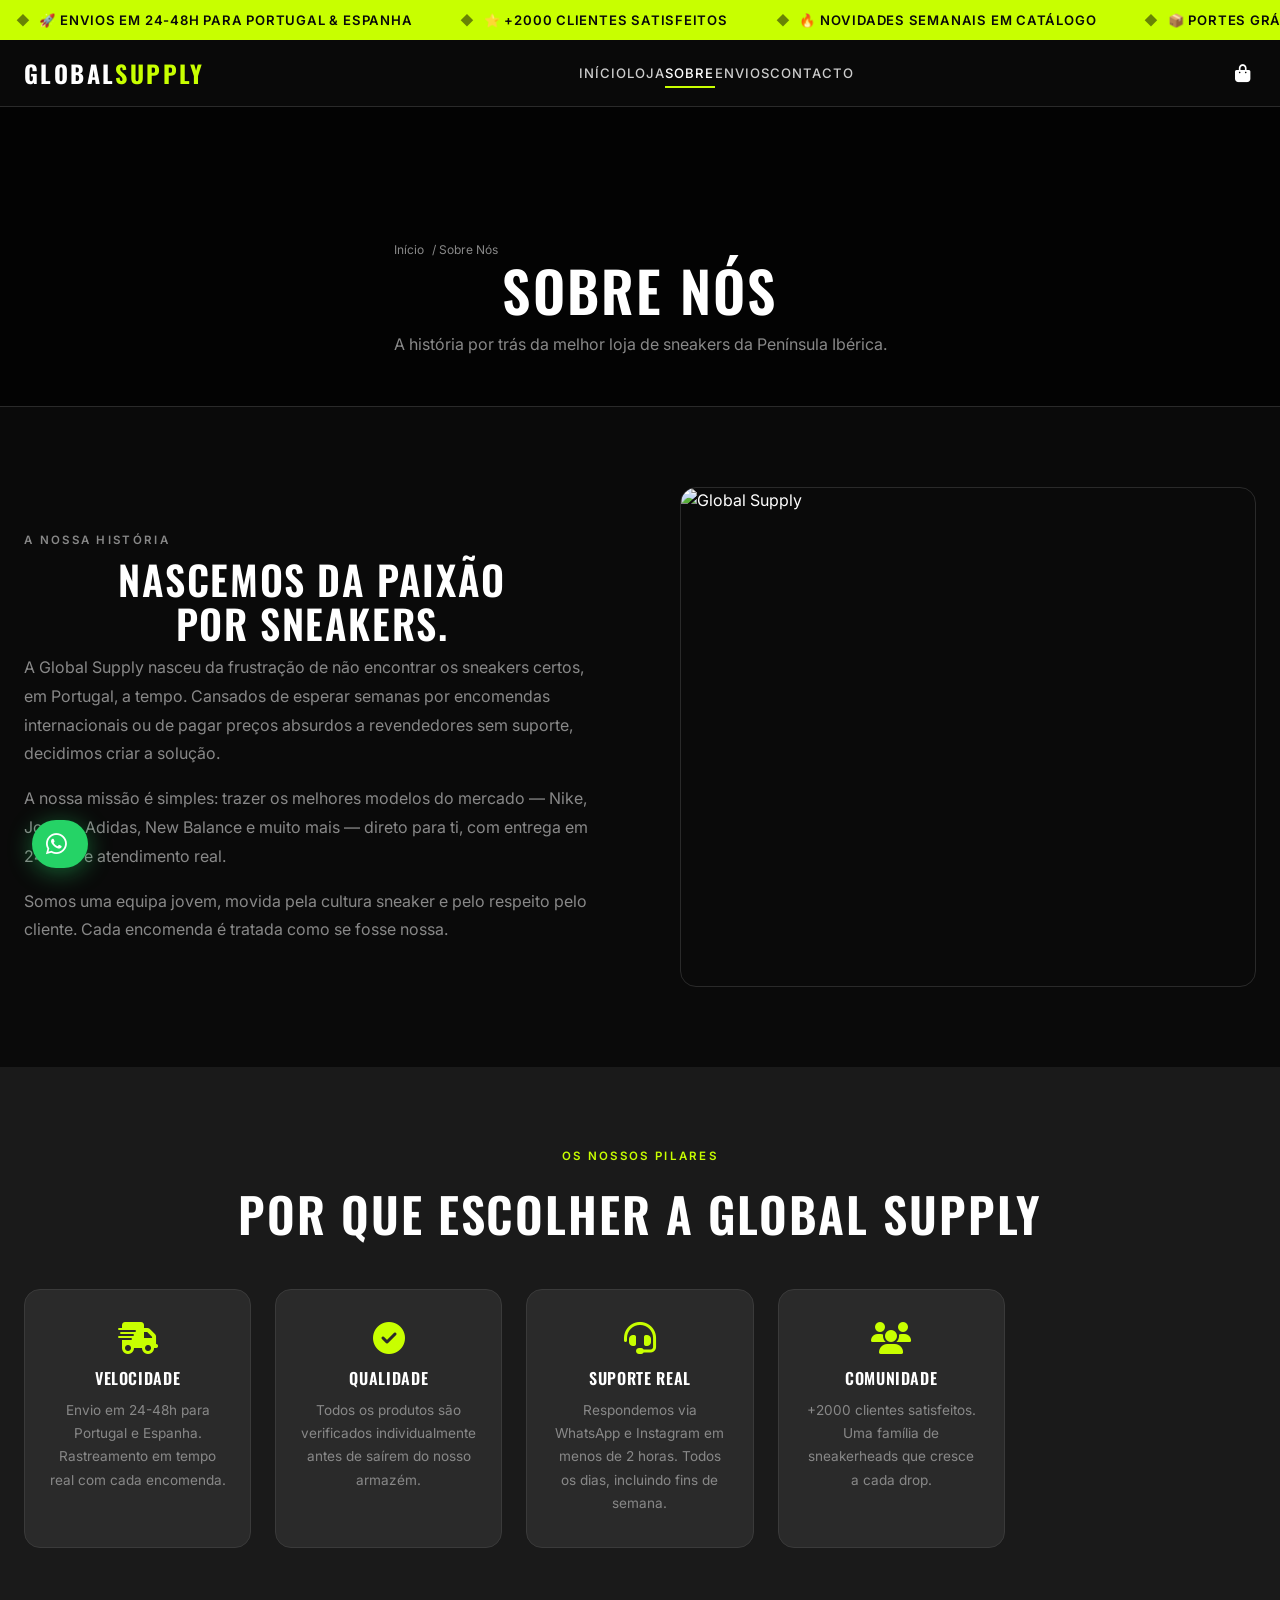
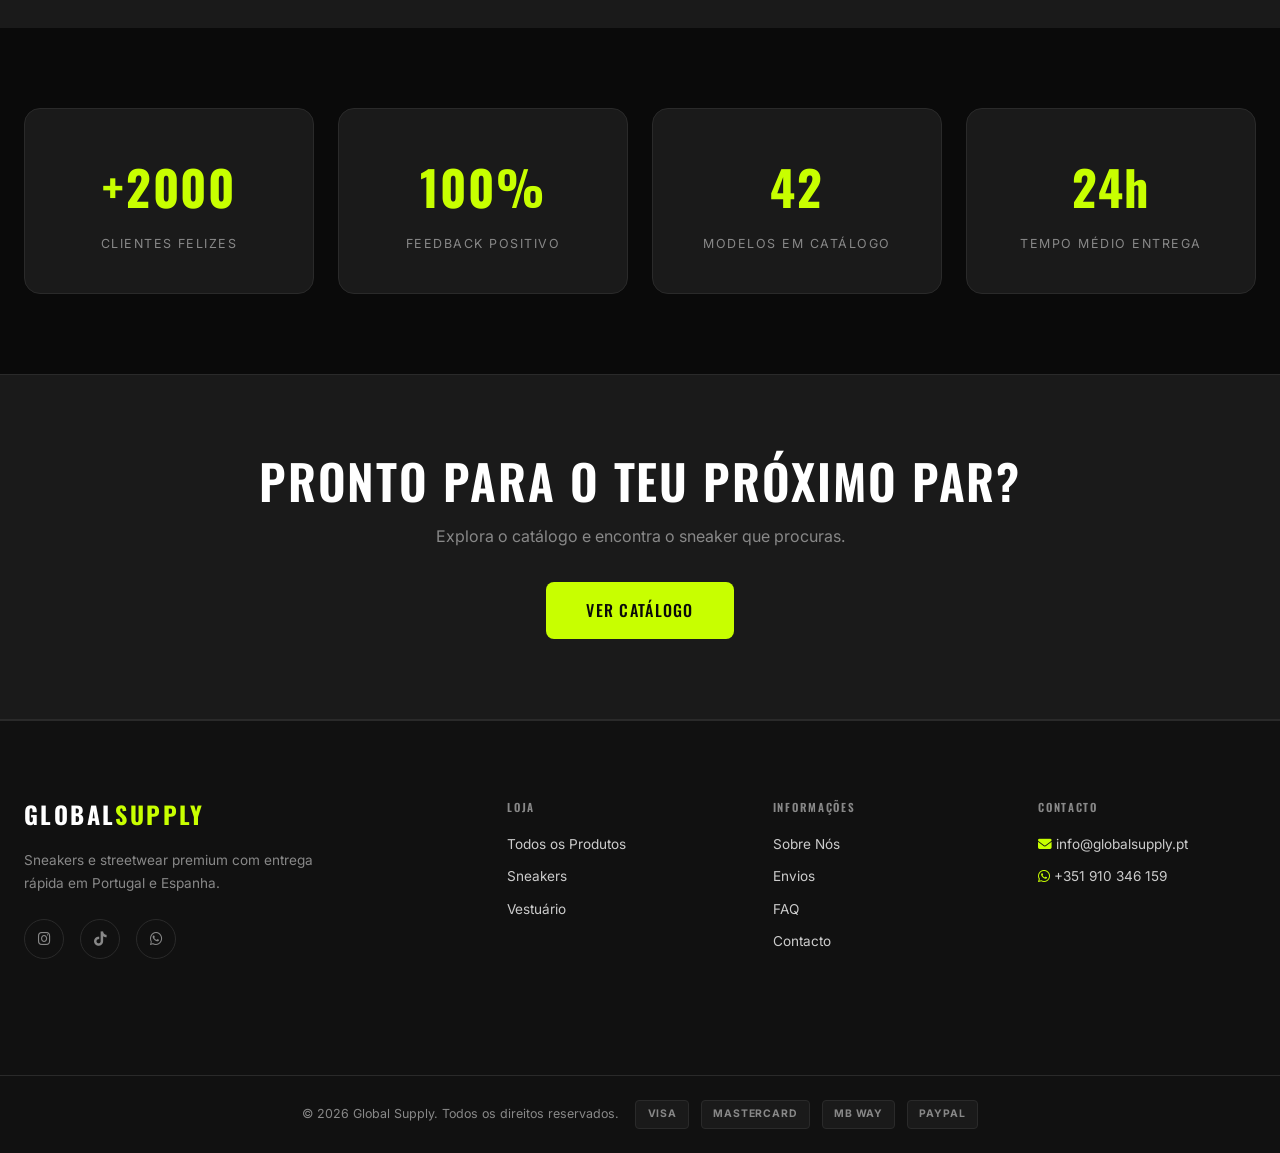
==== commit 66387713: "Mega menu, botão WhatsApp, vídeo hero com crossfade, novo tagline" ====
--- a/pages/about.html
+++ b/pages/about.html
@@ -159,7 +159,7 @@
       <div class="social-links">
         <a href="https://instagram.com" target="_blank" rel="noopener" aria-label="Instagram"><i class="fab fa-instagram"></i></a>
         <a href="https://tiktok.com" target="_blank" rel="noopener" aria-label="TikTok"><i class="fab fa-tiktok"></i></a>
-        <a href="https://wa.me/351910000000" target="_blank" rel="noopener" aria-label="WhatsApp"><i class="fab fa-whatsapp"></i></a>
+        <a href="https://wa.me/351910346159" target="_blank" rel="noopener" aria-label="WhatsApp"><i class="fab fa-whatsapp"></i></a>
       </div>
     </div>
     <div class="footer-col">
@@ -178,7 +178,7 @@
     <div class="footer-col">
       <h4>Contacto</h4>
       <p><i class="fas fa-envelope" style="color:var(--accent)"></i> info@globalsupply.pt</p>
-      <p><i class="fab fa-whatsapp" style="color:var(--accent)"></i> +351 910 000 000</p>
+      <p><i class="fab fa-whatsapp" style="color:var(--accent)"></i> +351 910 346 159</p>
     </div>
   </div>
   <div class="footer-bottom">
@@ -227,5 +227,11 @@
 <div class="toast" id="toast"></div>
 
 <script src="../js/main.js"></script>
+  <a href="https://wa.me/351910346159?text=Ol%C3%A1!%20Tenho%20interesse%20num%20produto%20da%20Global%20Supply."
+     target="_blank" rel="noopener noreferrer"
+     class="wpp-float" aria-label="Falar no WhatsApp">
+    <i class="fab fa-whatsapp"></i>
+    <span class="wpp-float-label">Falar connosco</span>
+  </a>
 </body>
 </html>
--- a/css/style.css
+++ b/css/style.css
@@ -198,6 +198,160 @@
 
 /* Header Actions */
 .header-actions { display: flex; align-items: center; gap: 1rem; }
+.header-icon-btn {
+  background: none;
+  color: var(--text-light);
+  font-size: 1rem;
+  padding: 0.4rem;
+  transition: color var(--transition);
+}
+.header-icon-btn:hover { color: var(--accent); }
+
+/* ---- Mega Menu Nav ---- */
+.nav {
+  display: flex;
+  align-items: center;
+  gap: 0;
+}
+.nav-item {
+  position: relative;
+}
+.nav-link {
+  display: flex;
+  align-items: center;
+  gap: 0.35rem;
+  background: none;
+  border: none;
+  font-family: var(--font-body);
+  font-size: 0.82rem;
+  font-weight: 500;
+  letter-spacing: 0.04em;
+  color: var(--text-light);
+  padding: 0.6rem 1rem;
+  cursor: pointer;
+  transition: color var(--transition);
+  white-space: nowrap;
+}
+.nav-link-plain { display: block; }
+.nav-link:hover, .nav-link.active { color: var(--white); }
+.nav-sale { color: #e53935 !important; font-weight: 700; }
+.nav-sale:hover { color: #ff5252 !important; }
+.nav-chevron {
+  font-size: 0.6rem;
+  transition: transform var(--transition);
+}
+.nav-item.open .nav-chevron { transform: rotate(180deg); }
+
+/* Mega dropdown panel */
+.mega-menu {
+  position: absolute;
+  top: calc(100% + 8px);
+  left: 0;
+  background: var(--white);
+  border-radius: 12px;
+  box-shadow: 0 8px 40px rgba(0,0,0,0.18);
+  padding: 1.75rem 2rem;
+  display: none !important;
+  gap: 3rem;
+  min-width: 420px;
+  z-index: 2000;
+  animation: megaFadeIn 0.18s ease;
+}
+.nav-item.open > .mega-menu { display: flex !important; }
+@keyframes megaFadeIn {
+  from { opacity: 0; transform: translateY(-6px); }
+  to   { opacity: 1; transform: translateY(0); }
+}
+.mega-col { display: flex; flex-direction: column; gap: 0.15rem; min-width: 160px; }
+.mega-label {
+  font-size: 0.68rem;
+  font-weight: 700;
+  letter-spacing: 0.12em;
+  text-transform: uppercase;
+  color: #999;
+  margin-bottom: 0.75rem;
+}
+.mega-link {
+  font-size: 0.92rem;
+  color: #1a1a1a;
+  padding: 0.45rem 0;
+  transition: color 0.15s ease, transform 0.15s ease;
+  display: block;
+}
+.mega-link:hover { color: #000; transform: translateX(4px); }
+.mega-sale { color: #e53935 !important; font-weight: 600; }
+
+/* Search bar slide-down */
+.search-bar {
+  background: var(--black-soft);
+  border-top: 1px solid var(--gray-mid);
+  max-height: 0;
+  overflow: hidden;
+  transition: max-height 0.3s ease, padding 0.3s ease;
+}
+.search-bar.open { max-height: 80px; padding: 0.75rem 0; }
+.search-bar .container {
+  display: flex;
+  gap: 0.75rem;
+  align-items: center;
+}
+.search-bar input {
+  flex: 1;
+  background: var(--gray-mid);
+  border: 1px solid var(--gray-light);
+  color: var(--white);
+  padding: 0.65rem 1rem;
+  border-radius: var(--radius);
+  font-size: 0.9rem;
+  outline: none;
+  font-family: var(--font-body);
+  transition: border-color var(--transition);
+}
+.search-bar input::placeholder { color: var(--text-muted); }
+.search-bar input:focus { border-color: var(--accent); }
+.search-bar button {
+  background: none;
+  color: var(--text-muted);
+  font-size: 1.1rem;
+  transition: color var(--transition);
+}
+.search-bar button:hover { color: var(--accent); }
+
+/* ---- Mobile accordion ---- */
+.mob-acc { border-bottom: 1px solid var(--gray-mid); }
+.mob-acc-btn {
+  display: flex;
+  justify-content: space-between;
+  align-items: center;
+  width: 100%;
+  background: none;
+  border: none;
+  color: var(--text-light);
+  font-size: 1rem;
+  font-family: var(--font-body);
+  padding: 1rem 0;
+  cursor: pointer;
+  transition: color var(--transition);
+}
+.mob-acc-btn:hover { color: var(--accent); }
+.mob-acc-btn i { font-size: 0.65rem; transition: transform var(--transition); }
+.mob-acc.open .mob-acc-btn { color: var(--accent); }
+.mob-acc.open .mob-acc-btn i { transform: rotate(180deg); }
+.mob-acc-body {
+  display: none;
+  flex-direction: column;
+  padding: 0 0 0.75rem 1rem;
+  gap: 0;
+}
+.mob-acc.open .mob-acc-body { display: flex; }
+.mob-acc-body a {
+  font-size: 0.88rem;
+  color: var(--text-muted);
+  padding: 0.45rem 0;
+  border: none;
+  transition: color var(--transition);
+}
+.mob-acc-body a:hover { color: var(--white); }
 .header-actions button {
   background: none;
   color: var(--white);
@@ -1150,23 +1304,47 @@
   align-items: center;
   overflow: hidden;
 }
+
+/* Video background */
+.hero-video-wrap {
+  position: absolute;
+  inset: 0;
+  overflow: hidden;
+  z-index: 0;
+  background: #000;
+}
+.hero-vid {
+  position: absolute;
+  inset: 0;
+  width: 100%;
+  height: 100%;
+  object-fit: cover;
+  object-position: center top;
+  opacity: 0;
+  transition: opacity 1.6s ease;
+}
+.hero-vid.active {
+  opacity: 1;
+}
+
+/* Mantém compatibilidade com hero-bg legado (fallback) */
 .hero-bg {
   position: absolute;
   inset: 0;
   background-size: cover;
   background-position: center;
-  transform: scale(1.05);
-  transition: transform 8s ease;
-}
-.hero:hover .hero-bg { transform: scale(1); }
+  z-index: 0;
+}
+
 .hero-overlay {
   position: absolute;
   inset: 0;
-  background: linear-gradient(135deg, rgba(0,0,0,.85) 0%, rgba(0,0,0,.5) 60%, rgba(0,0,0,.3) 100%);
+  z-index: 1;
+  background: linear-gradient(135deg, rgba(0,0,0,.80) 0%, rgba(0,0,0,.45) 60%, rgba(0,0,0,.25) 100%);
 }
 .hero-content {
   position: relative;
-  z-index: 1;
+  z-index: 2;
   padding: 8rem 1.5rem 10rem;
 }
 .hero-eyebrow {
@@ -1734,3 +1912,53 @@
   .release-row { grid-template-columns: 44px 1fr; }
   .release-row .status-badge { display: none; }
 }
+
+/* ---------- WhatsApp Float Button ---------- */
+.wpp-float {
+  position: fixed;
+  bottom: 2rem;
+  left: 2rem;
+  z-index: 1400;
+  display: flex;
+  align-items: center;
+  gap: 0.6rem;
+  background: #25d366;
+  color: #fff;
+  border-radius: 50px;
+  padding: 0.75rem 0.85rem;
+  text-decoration: none;
+  box-shadow: 0 4px 24px rgba(37,211,102,0.45);
+  transition: transform 0.25s ease, box-shadow 0.25s ease, max-width 0.35s ease, padding 0.3s ease;
+  overflow: hidden;
+  max-width: 56px;
+  animation: wppPulse 2.5s ease-out 1.5s 3;
+}
+.wpp-float i {
+  font-size: 1.5rem;
+  flex-shrink: 0;
+  line-height: 1;
+}
+.wpp-float-label {
+  font-size: 0.82rem;
+  font-weight: 600;
+  white-space: nowrap;
+  max-width: 0;
+  overflow: hidden;
+  opacity: 0;
+  transition: max-width 0.35s ease, opacity 0.3s ease;
+}
+.wpp-float:hover {
+  transform: translateY(-3px);
+  box-shadow: 0 8px 32px rgba(37,211,102,0.55);
+  max-width: 220px;
+  padding: 0.75rem 1.25rem 0.75rem 0.85rem;
+}
+.wpp-float:hover .wpp-float-label {
+  max-width: 160px;
+  opacity: 1;
+}
+@keyframes wppPulse {
+  0%   { box-shadow: 0 0 0 0 rgba(37,211,102,0.6); }
+  70%  { box-shadow: 0 0 0 14px rgba(37,211,102,0); }
+  100% { box-shadow: 0 0 0 0 rgba(37,211,102,0); }
+}
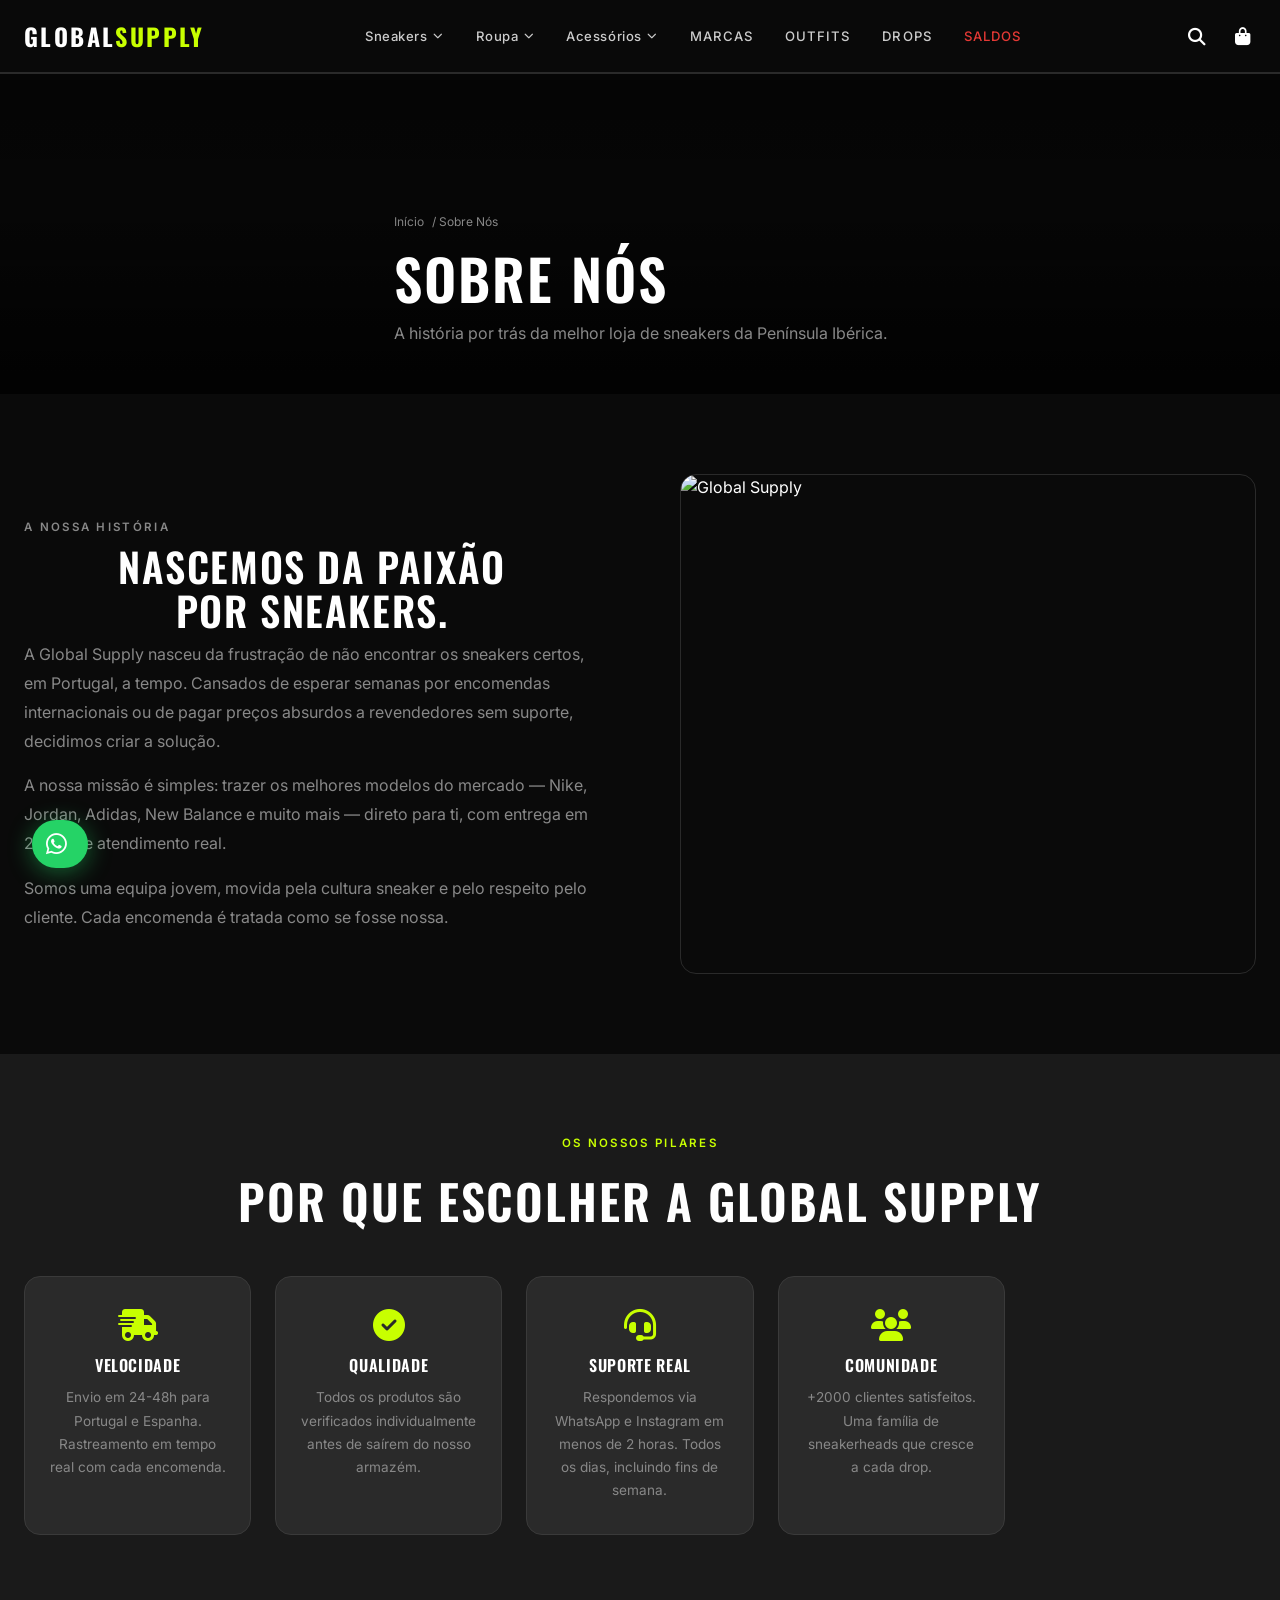
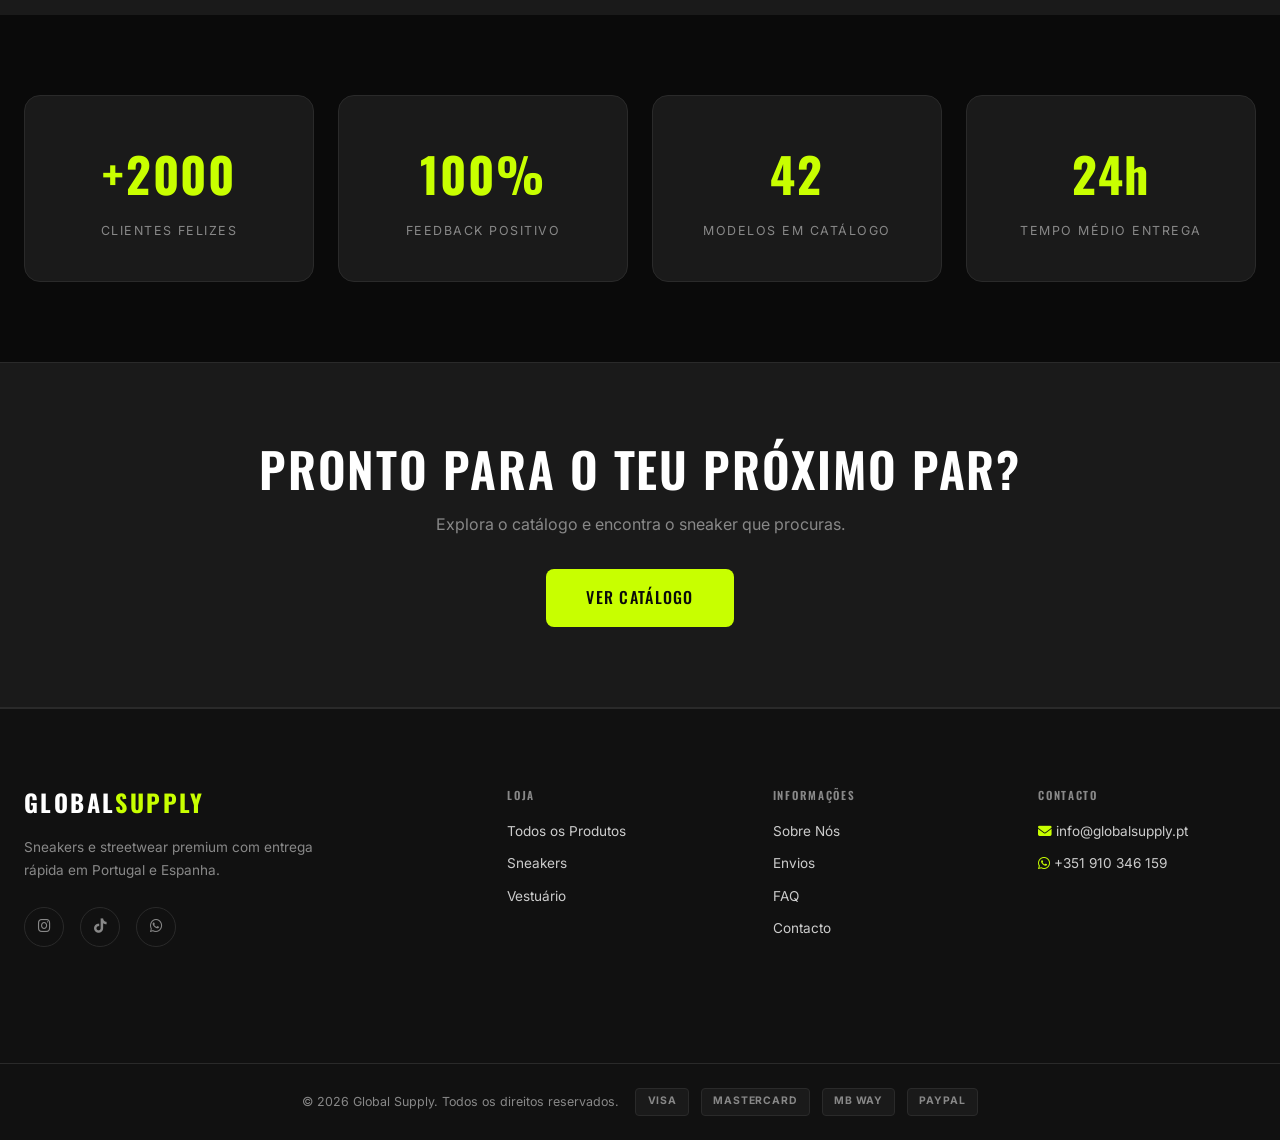
==== commit c2b02cfa: "atualizar ficheiros do site" ====
--- a/pages/about.html
+++ b/pages/about.html
@@ -12,29 +12,93 @@
   <link rel="stylesheet" href="../css/style.css">
 </head>
 <body>
-
-<div class="announcement-bar">
-  <div class="announcement-track">
-    <span>🚀 Envios em 24-48h para Portugal &amp; Espanha</span>
-    <span>⭐ +2000 clientes satisfeitos</span>
-    <span>🔥 Novidades semanais em catálogo</span>
-    <span>📦 Portes grátis em compras acima de €70</span>
-    <span>🚀 Envios em 24-48h para Portugal &amp; Espanha</span>
-    <span>⭐ +2000 clientes satisfeitos</span>
-  </div>
+<!-- PAGE LOADER -->
+<div id="page-loader">
+  <div class="loader-logo">GLOBAL<span>SUPPLY</span></div>
+  <div class="loader-bar-wrap"><div class="loader-bar"></div></div>
 </div>
 
+
+
+
+
+<!-- HEADER -->
 <header class="header scrolled" id="header">
   <div class="header-inner container">
     <a href="../index.html" class="logo">GLOBAL<span>SUPPLY</span></a>
-    <nav class="nav">
-      <a href="../index.html">Início</a>
-      <a href="shop.html">Loja</a>
-      <a href="about.html" class="active">Sobre</a>
-      <a href="shipping.html">Envios</a>
-      <a href="contact.html">Contacto</a>
+
+    <nav class="nav" id="main-nav">
+
+      <div class="nav-item has-dropdown">
+        <button class="nav-link">Sneakers <i class="fas fa-chevron-down nav-chevron"></i></button>
+        <div class="mega-menu">
+          <div class="mega-col">
+            <p class="mega-label">Categorias</p>
+            <a href="shop.html?cat=sneakers&sub=low-top" class="mega-link">Low Top</a>
+            <a href="shop.html?cat=sneakers&sub=mid-top" class="mega-link">Mid Top</a>
+            <a href="shop.html?cat=sneakers&sub=high-top" class="mega-link">High Top</a>
+            <a href="shop.html?cat=sneakers&sub=running" class="mega-link">Running / Lifestyle</a>
+            <a href="shop.html?cat=sneakers&sub=slides" class="mega-link">Slides &amp; Sandálias</a>
+          </div>
+          <div class="mega-col">
+            <p class="mega-label">Popular</p>
+            <a href="shop.html?filter=new" class="mega-link">Novidades</a>
+            <a href="shop.html?filter=hot" class="mega-link">Mais Vendidos</a>
+            <a href="shop.html?filter=sale" class="mega-link mega-sale">Saldos</a>
+          </div>
+        </div>
+      </div>
+
+      <div class="nav-item has-dropdown">
+        <button class="nav-link">Roupa <i class="fas fa-chevron-down nav-chevron"></i></button>
+        <div class="mega-menu">
+          <div class="mega-col">
+            <p class="mega-label">Categorias</p>
+            <a href="shop.html?cat=clothing&sub=tshirts" class="mega-link">T-Shirts</a>
+            <a href="shop.html?cat=clothing&sub=hoodies" class="mega-link">Hoodies &amp; Sweats</a>
+            <a href="shop.html?cat=clothing&sub=pants" class="mega-link">Calças &amp; Shorts</a>
+            <a href="shop.html?cat=clothing&sub=jackets" class="mega-link">Casacos &amp; Jackets</a>
+            <a href="shop.html?cat=clothing&sub=tracksuits" class="mega-link">Fatos de Treino</a>
+          </div>
+          <div class="mega-col">
+            <p class="mega-label">Popular</p>
+            <a href="shop.html?filter=new" class="mega-link">Novidades</a>
+            <a href="shop.html?filter=hot" class="mega-link">Mais Vendidos</a>
+            <a href="shop.html?filter=sale" class="mega-link mega-sale">Saldos</a>
+          </div>
+        </div>
+      </div>
+
+      <div class="nav-item has-dropdown">
+        <button class="nav-link">Acessórios <i class="fas fa-chevron-down nav-chevron"></i></button>
+        <div class="mega-menu">
+          <div class="mega-col">
+            <p class="mega-label">Categorias</p>
+            <a href="shop.html?cat=accessories&sub=caps" class="mega-link">Bonés &amp; Gorros</a>
+            <a href="shop.html?cat=accessories&sub=socks" class="mega-link">Meias</a>
+            <a href="shop.html?cat=accessories&sub=bags" class="mega-link">Mochilas &amp; Bags</a>
+            <a href="shop.html?cat=accessories&sub=wallets" class="mega-link">Carteiras</a>
+          </div>
+          <div class="mega-col">
+            <p class="mega-label">Popular</p>
+            <a href="shop.html?filter=new" class="mega-link">Novidades</a>
+            <a href="shop.html?filter=hot" class="mega-link">Mais Vendidos</a>
+            <a href="shop.html?filter=sale" class="mega-link mega-sale">Saldos</a>
+          </div>
+        </div>
+      </div>
+
+      <div class="nav-item"><a href="shop.html?filter=brands" class="nav-link nav-link-plain">Marcas</a></div>
+      <div class="nav-item"><a href="shop.html?filter=outfits" class="nav-link nav-link-plain">Outfits</a></div>
+      <div class="nav-item"><a href="../index.html#releases" class="nav-link nav-link-plain">Drops</a></div>
+      <div class="nav-item"><a href="shop.html?filter=sale" class="nav-link nav-link-plain nav-sale">Saldos</a></div>
+
     </nav>
+
     <div class="header-actions">
+      <button class="header-icon-btn" aria-label="Pesquisar" onclick="document.getElementById('search-bar').classList.toggle('open')">
+        <i class="fas fa-search"></i>
+      </button>
       <button class="cart-btn" onclick="openCart()" aria-label="Carrinho">
         <i class="fas fa-shopping-bag"></i>
         <span class="cart-count"></span>
@@ -44,22 +108,54 @@
       </button>
     </div>
   </div>
+
+  <div class="search-bar" id="search-bar">
+    <div class="container">
+      <input type="text" placeholder="Pesquisar sneakers, marcas..." id="search-input" autocomplete="off">
+      <button onclick="document.getElementById('search-bar').classList.remove('open')"><i class="fas fa-times"></i></button>
+    </div>
+  </div>
 </header>
 
+<!-- MOBILE NAV -->
 <nav class="mobile-nav" id="mobile-nav">
   <div class="mobile-nav-header">
-    <span class="logo">GLOBAL<em>SUPPLY</em></span>
-    <button onclick="toggleMobileNav()" style="background:none;border:none;color:var(--white);font-size:1.5rem;cursor:pointer">✕</button>
+    <span class="logo" style="font-family:var(--font-heading);font-size:1.3rem;font-weight:700;letter-spacing:.1em;text-transform:uppercase">GLOBAL<span style="color:var(--accent)">SUPPLY</span></span>
+    <button onclick="toggleMobileNav()" style="background:none;border:none;color:var(--white);font-size:1.5rem;cursor:pointer"><i class="fas fa-times"></i></button>
   </div>
   <a href="../index.html" onclick="toggleMobileNav()">Início</a>
-  <a href="shop.html" onclick="toggleMobileNav()">Loja</a>
-  <a href="about.html" onclick="toggleMobileNav()">Sobre Nós</a>
-  <a href="shipping.html" onclick="toggleMobileNav()">Envios &amp; Devoluções</a>
-  <a href="faq.html" onclick="toggleMobileNav()">FAQ</a>
-  <a href="contact.html" onclick="toggleMobileNav()">Contacto</a>
+  <div class="mob-acc">
+    <button class="mob-acc-btn" onclick="toggleMobAcc(this)">Sneakers <i class="fas fa-chevron-down"></i></button>
+    <div class="mob-acc-body">
+      <a href="shop.html?cat=sneakers&sub=low-top" onclick="toggleMobileNav()">Low Top</a>
+      <a href="shop.html?cat=sneakers&sub=mid-top" onclick="toggleMobileNav()">Mid Top</a>
+      <a href="shop.html?cat=sneakers&sub=high-top" onclick="toggleMobileNav()">High Top</a>
+      <a href="shop.html?cat=sneakers&sub=running" onclick="toggleMobileNav()">Running / Lifestyle</a>
+    </div>
+  </div>
+  <div class="mob-acc">
+    <button class="mob-acc-btn" onclick="toggleMobAcc(this)">Roupa <i class="fas fa-chevron-down"></i></button>
+    <div class="mob-acc-body">
+      <a href="shop.html?cat=clothing&sub=tshirts" onclick="toggleMobileNav()">T-Shirts</a>
+      <a href="shop.html?cat=clothing&sub=hoodies" onclick="toggleMobileNav()">Hoodies &amp; Sweats</a>
+      <a href="shop.html?cat=clothing&sub=pants" onclick="toggleMobileNav()">Calças &amp; Shorts</a>
+    </div>
+  </div>
+  <div class="mob-acc">
+    <button class="mob-acc-btn" onclick="toggleMobAcc(this)">Acessórios <i class="fas fa-chevron-down"></i></button>
+    <div class="mob-acc-body">
+      <a href="shop.html?cat=accessories&sub=caps" onclick="toggleMobileNav()">Bonés &amp; Gorros</a>
+      <a href="shop.html?cat=accessories&sub=socks" onclick="toggleMobileNav()">Meias</a>
+      <a href="shop.html?cat=accessories&sub=bags" onclick="toggleMobileNav()">Mochilas &amp; Bags</a>
+    </div>
+  </div>
+  <a href="shop.html?filter=brands" onclick="toggleMobileNav()">Marcas</a>
+  <a href="shop.html?filter=outfits" onclick="toggleMobileNav()">Outfits</a>
+  <a href="../index.html#releases" onclick="toggleMobileNav()">Drops</a>
+  <a href="shop.html?filter=sale" onclick="toggleMobileNav()" style="color:#e53935">Saldos</a>
 </nav>
 
-<div class="page-hero" style="background-image:url('https://picsum.photos/seed/gspages/1920/400')">
+<div class="page-hero" style="background-image:url('https://images.unsplash.com/photo-1556906781-9a412961a28c?w=1600&h=600&fit=crop&q=80')">
   <div class="page-hero-overlay"></div>
   <div class="container page-hero-content">
     <p class="breadcrumb"><a href="../index.html">Início</a> / Sobre Nós</p>
--- a/css/style.css
+++ b/css/style.css
@@ -910,6 +910,10 @@
   gap: 2rem;
   align-items: start;
 }
+@media (max-width: 900px) {
+  .shop-layout { grid-template-columns: 1fr; }
+  .filters-sidebar { position: static; display: none; }
+}
 .filters-sidebar {
   background: var(--gray-dark);
   border-radius: var(--radius-lg);
@@ -973,15 +977,7 @@
   font-family: var(--font-body);
 }
 
-/* ---------- Page Hero (inner pages) ---------- */
-.page-hero {
-  padding: 6rem 0 3rem;
-  text-align: center;
-  background: linear-gradient(to bottom, var(--gray-dark), var(--black));
-  border-bottom: 1px solid var(--gray-mid);
-}
-.page-hero h1 { margin-bottom: 0.75rem; }
-.page-hero p { color: var(--text-muted); max-width: 500px; margin: 0 auto; }
+/* ---------- Page Hero (inner pages) — handled below ---------- */
 
 /* ---------- FAQ ---------- */
 .faq-item { border-bottom: 1px solid var(--gray-mid); }
@@ -1225,7 +1221,7 @@
 .scroll-top {
   position: fixed;
   bottom: 2rem;
-  left: 2rem;
+  right: 2rem;
   width: 42px; height: 42px;
   background: var(--gray-mid);
   color: var(--white);
@@ -1305,29 +1301,48 @@
   overflow: hidden;
 }
 
-/* Video background */
+/* Video / YouTube background */
 .hero-video-wrap {
   position: absolute;
   inset: 0;
   overflow: hidden;
   z-index: 0;
-  background: #000;
-}
-.hero-vid {
+  background: #0a0a0a;
+  pointer-events: none;
+}
+
+/* YouTube players — cover responsivo com crossfade */
+.hero-yt-player {
+  position: absolute;
+  top: 50%;
+  left: 50%;
+  width: max(100%, calc(100vh * 16 / 9));
+  height: max(100vh, calc(100% * 9 / 16));
+  transform: translate(-50%, -50%);
+  pointer-events: none;
+  transition: opacity 1.5s ease;
+  will-change: opacity, transform;
+  backface-visibility: hidden;
+  -webkit-backface-visibility: hidden;
+}
+.hero-yt-player iframe {
+  width: 100%;
+  height: 100%;
+  border: none;
+  pointer-events: none;
+}
+.hero-yt-player.active  { opacity: 1; }
+.hero-yt-player.inactive { opacity: 0; }
+
+/* Fallback escuro se YouTube não carregar (file:// ou bloqueio) */
+.hero-yt-fallback {
   position: absolute;
   inset: 0;
-  width: 100%;
-  height: 100%;
-  object-fit: cover;
-  object-position: center top;
-  opacity: 0;
-  transition: opacity 1.6s ease;
-}
-.hero-vid.active {
-  opacity: 1;
-}
-
-/* Mantém compatibilidade com hero-bg legado (fallback) */
+  background: linear-gradient(135deg, #0a0a0a 0%, #1a1a1a 100%);
+  z-index: -1;
+}
+
+/* Mantém compatibilidade com hero-bg legado */
 .hero-bg {
   position: absolute;
   inset: 0;
@@ -1340,7 +1355,7 @@
   position: absolute;
   inset: 0;
   z-index: 1;
-  background: linear-gradient(135deg, rgba(0,0,0,.80) 0%, rgba(0,0,0,.45) 60%, rgba(0,0,0,.25) 100%);
+  background: linear-gradient(135deg, rgba(0,0,0,.70) 0%, rgba(0,0,0,.35) 55%, rgba(0,0,0,.15) 100%);
 }
 .hero-content {
   position: relative;
@@ -1666,16 +1681,17 @@
 
 /* ---------- Page Hero (inner pages) ---------- */
 .page-hero {
-  position: relative; min-height: 300px;
+  position: relative; min-height: 320px;
   display: flex; align-items: flex-end;
   background-size: cover; background-position: center;
   padding-bottom: 3rem;
 }
-.page-hero-overlay { position: absolute; inset: 0; background: rgba(0,0,0,.75); }
+.page-hero-overlay { position: absolute; inset: 0; background: linear-gradient(to top, rgba(0,0,0,.85) 0%, rgba(0,0,0,.4) 60%, rgba(0,0,0,.55) 100%); }
 .page-hero-content { position: relative; z-index: 1; }
 .page-hero-content h1 { font-size: clamp(2rem, 5vw, 3.5rem); margin-bottom: .75rem; }
 .page-hero-content p { color: var(--text-muted); max-width: 500px; }
-.breadcrumb { display: flex; gap: .5rem; align-items: center; font-size: .75rem; color: var(--text-muted); margin-bottom: 1rem; }
+.breadcrumb { display: flex; gap: .5rem; align-items: center; font-size: .75rem; color: rgba(255,255,255,.5); margin-bottom: 1rem; }
+.breadcrumb a { color: rgba(255,255,255,.5); }
 .breadcrumb a:hover { color: var(--accent); }
 
 /* ---------- Hamburger ---------- */
@@ -1874,6 +1890,14 @@
 @media (max-width: 768px) {
   .nav { display: none; }
   .hamburger { display: flex; }
+  .filter-bar { flex-direction: column; align-items: flex-start; gap: .75rem; }
+  .filter-tabs { overflow-x: auto; flex-wrap: nowrap; width: 100%; padding-bottom: .35rem; -webkit-overflow-scrolling: touch; scrollbar-width: none; }
+  .filter-tabs::-webkit-scrollbar { display: none; }
+  .shop-sort { width: 100%; }
+  .shop-sort select { width: 100%; }
+  .mega-menu { min-width: 280px; left: -8px; padding: 1.25rem 1.25rem; gap: 1.5rem; }
+  .page-hero { min-height: 220px; }
+  .page-hero-content h1 { font-size: 1.8rem; }
   .footer-grid { grid-template-columns: 1fr; }
   .category-split { grid-template-columns: 1fr; }
   .insta-grid { grid-template-columns: repeat(3, 1fr); }
@@ -1899,6 +1923,10 @@
 
 @media (max-width: 480px) {
   .products-grid { grid-template-columns: repeat(2, 1fr); gap: .75rem; }
+  .scroll-top { bottom: 5.5rem; }
+  .wpp-float { bottom: 2rem; left: 1rem; }
+  .page-hero { min-height: 180px; }
+  .page-hero-content h1 { font-size: 1.4rem; }
   .insta-grid { grid-template-columns: repeat(2, 1fr); }
   .trust-grid { grid-template-columns: 1fr; }
   .hero-stats { display: none; }
@@ -1962,3 +1990,59 @@
   70%  { box-shadow: 0 0 0 14px rgba(37,211,102,0); }
   100% { box-shadow: 0 0 0 0 rgba(37,211,102,0); }
 }
+
+/* =========================================
+   PAGE LOADER
+   ========================================= */
+#page-loader {
+  position: fixed;
+  inset: 0;
+  z-index: 99999;
+  background: #0a0a0a;
+  display: flex;
+  flex-direction: column;
+  align-items: center;
+  justify-content: center;
+  gap: 1.5rem;
+  transition: opacity 0.6s ease, visibility 0.6s ease;
+}
+#page-loader.hidden {
+  opacity: 0;
+  visibility: hidden;
+  pointer-events: none;
+}
+.loader-logo {
+  font-family: var(--font-heading);
+  font-size: clamp(2rem, 6vw, 3.5rem);
+  font-weight: 700;
+  letter-spacing: 0.12em;
+  text-transform: uppercase;
+  color: #fff;
+  animation: loaderPulse 1.8s ease-in-out infinite;
+}
+.loader-logo span {
+  color: var(--accent);
+}
+.loader-bar-wrap {
+  width: clamp(120px, 30vw, 200px);
+  height: 2px;
+  background: rgba(255,255,255,0.1);
+  border-radius: 2px;
+  overflow: hidden;
+}
+.loader-bar {
+  height: 100%;
+  width: 0%;
+  background: var(--accent);
+  border-radius: 2px;
+  animation: loaderProgress 1.4s cubic-bezier(0.4, 0, 0.2, 1) forwards;
+}
+@keyframes loaderPulse {
+  0%, 100% { opacity: 1; }
+  50%       { opacity: 0.5; }
+}
+@keyframes loaderProgress {
+  0%   { width: 0%; }
+  60%  { width: 75%; }
+  100% { width: 100%; }
+}
